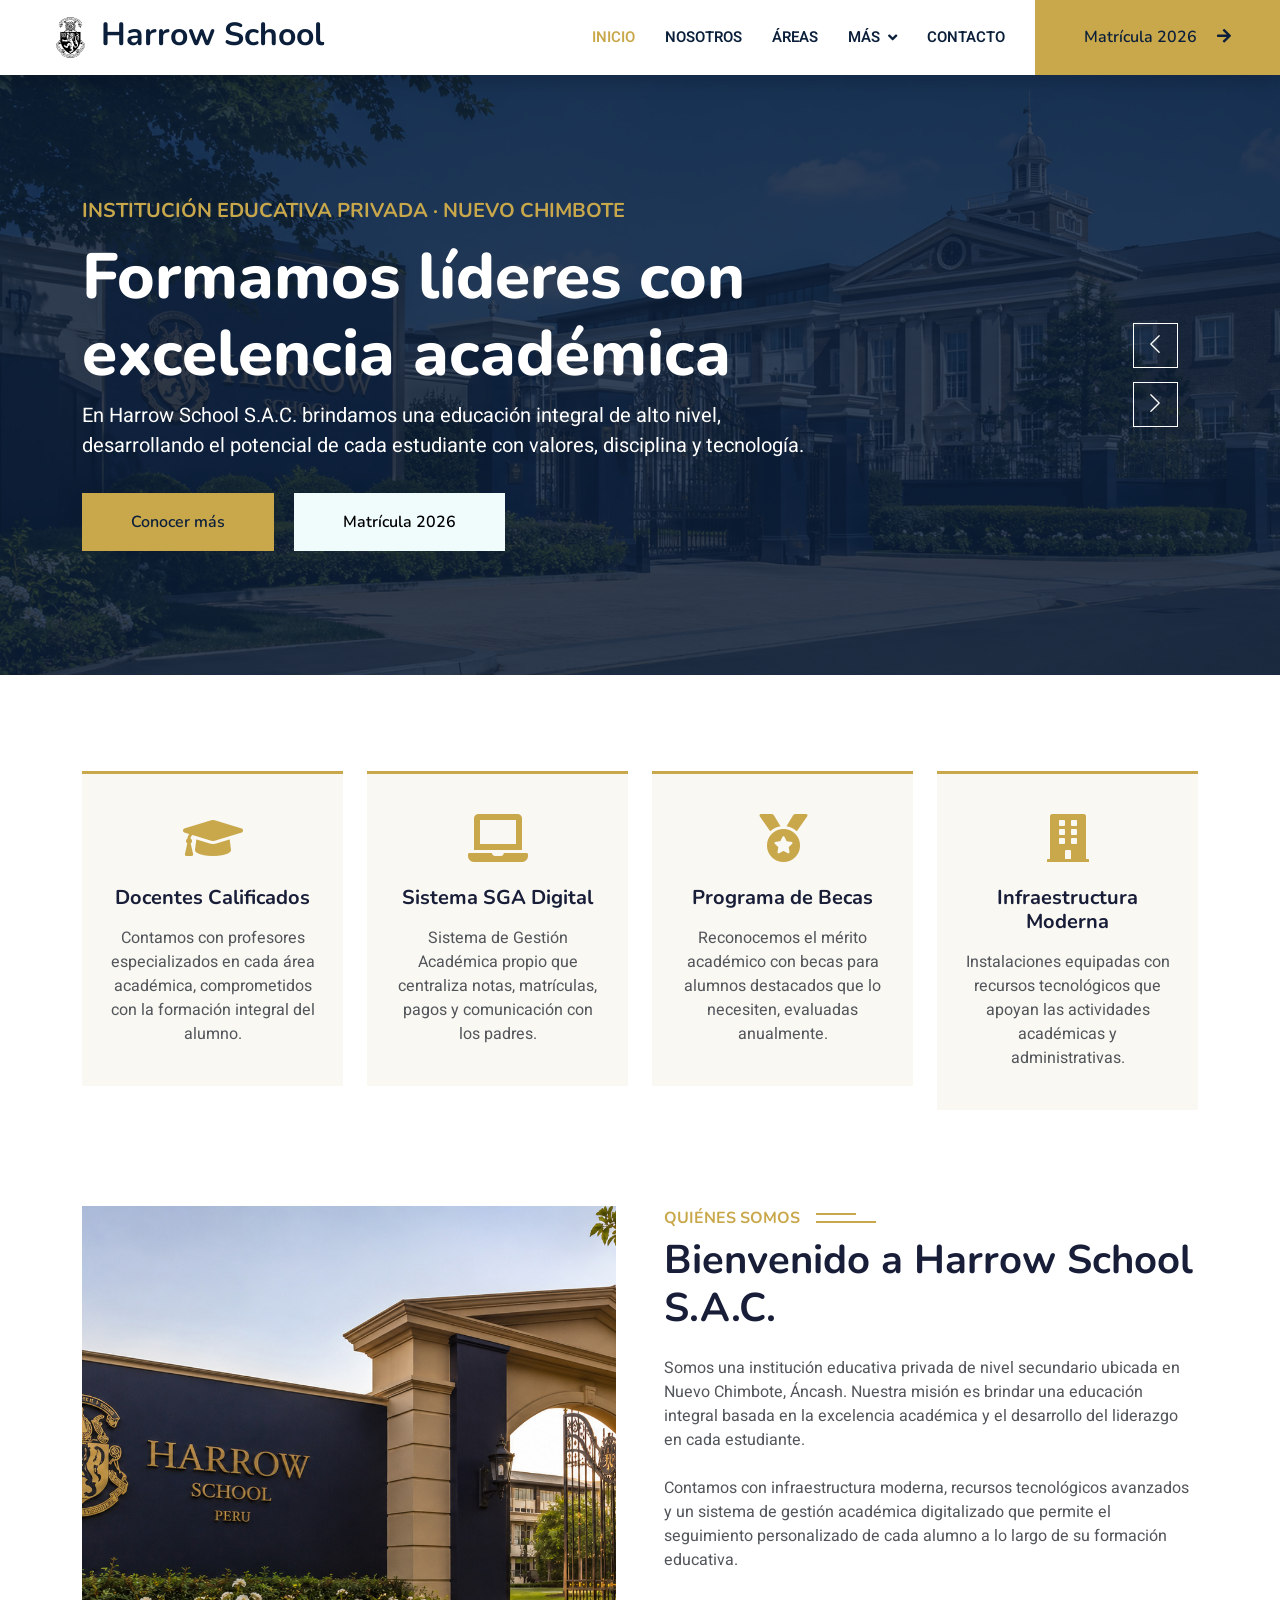
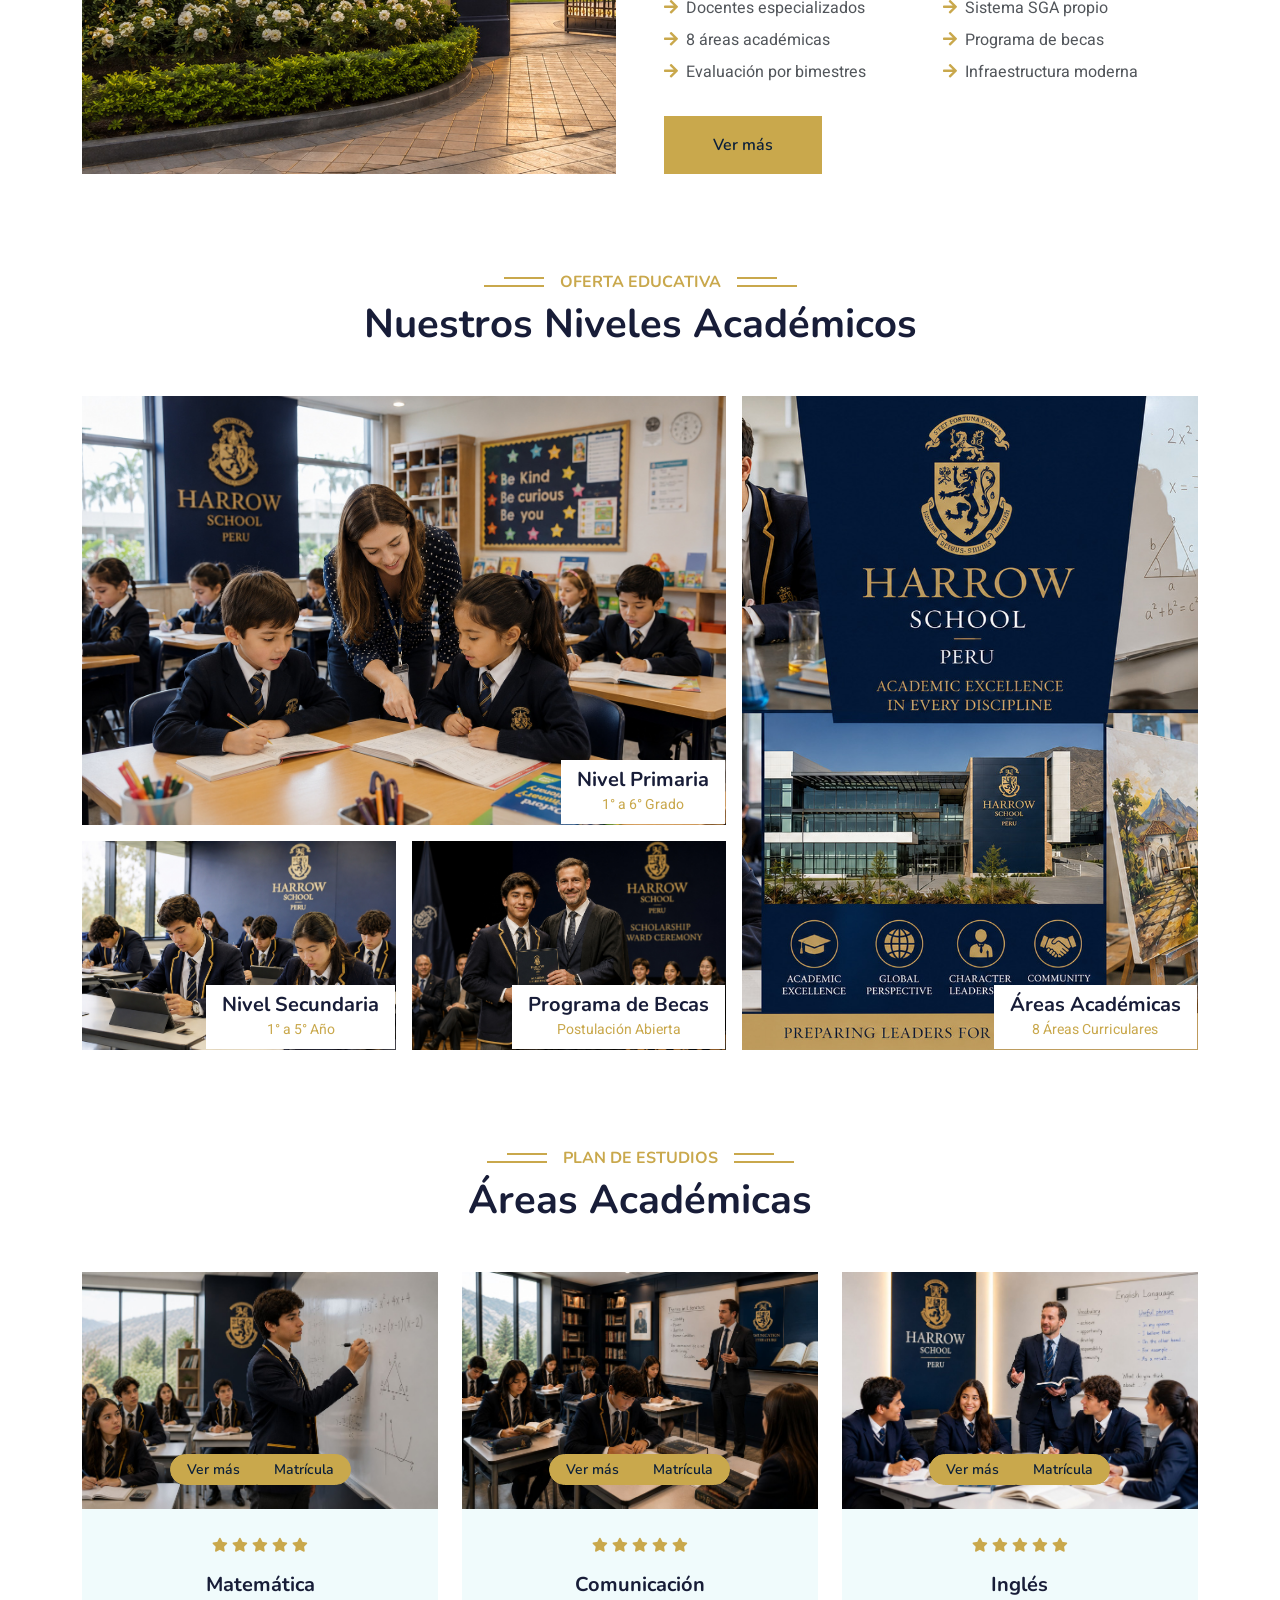
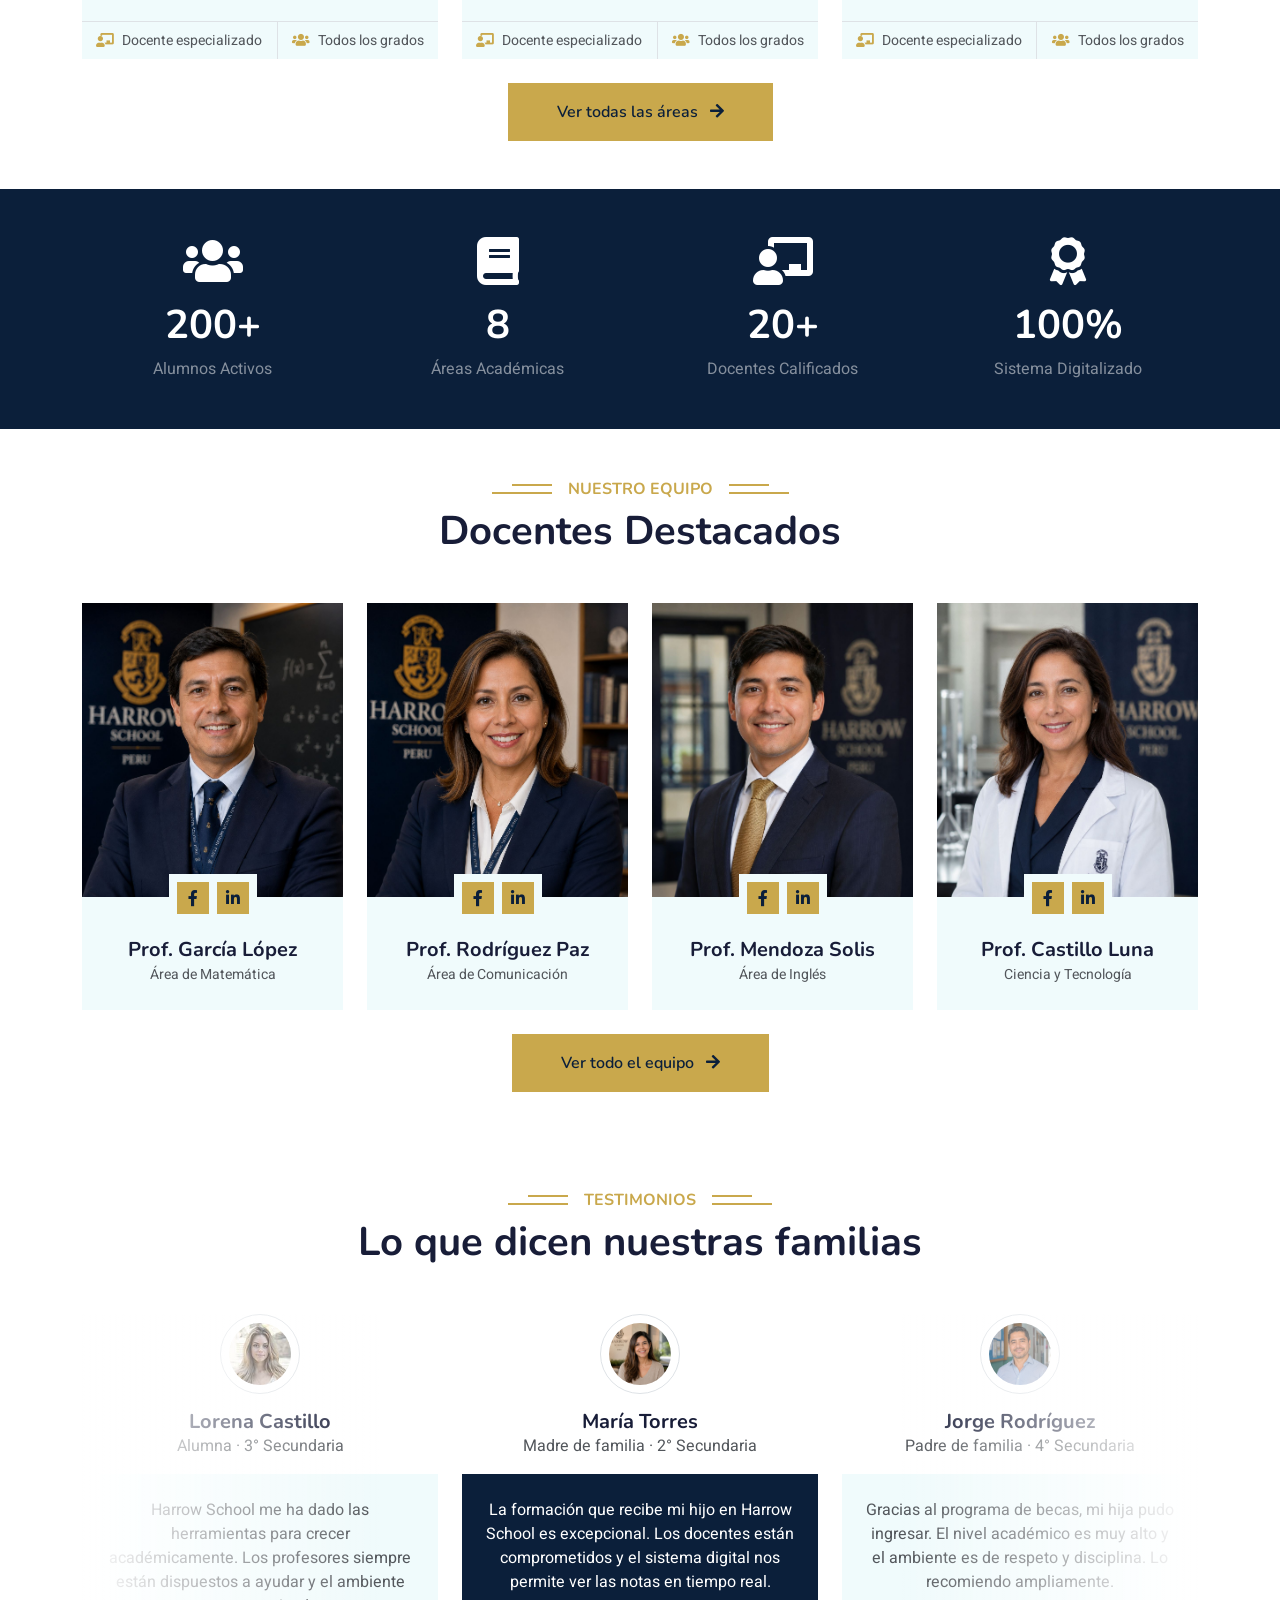
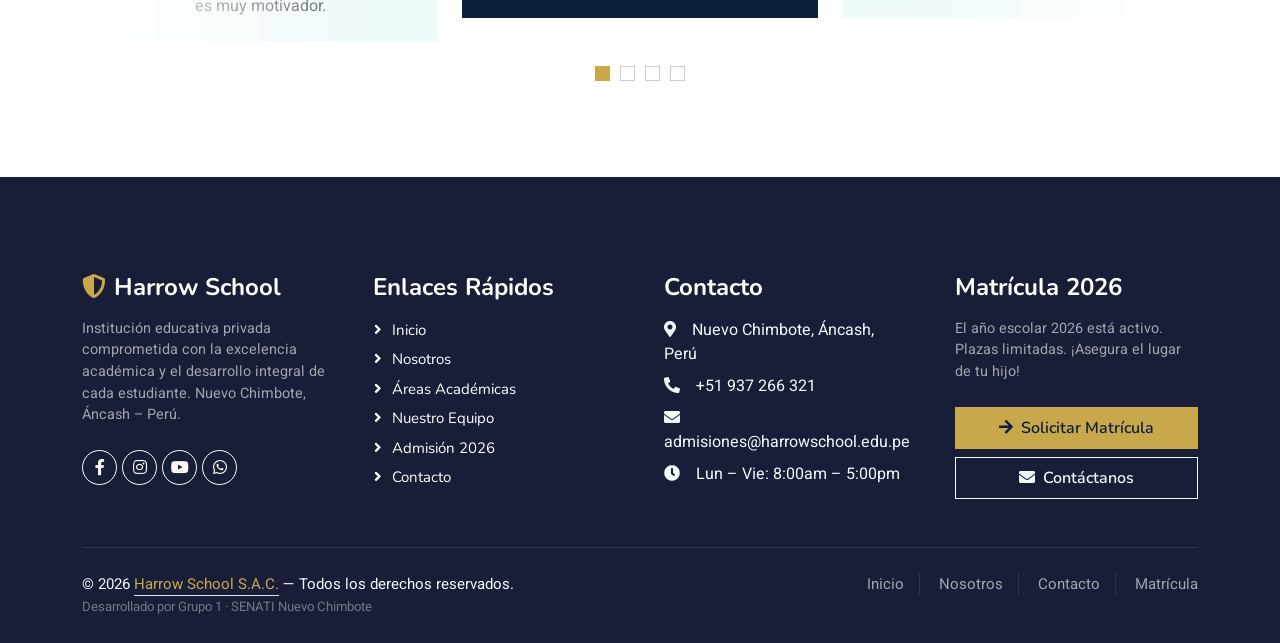
==== index.html @ 8b03305c "primer commit" ====
<!DOCTYPE html>
<html lang="es">

<head>
    <meta charset="utf-8">
    <title>Harrow School S.A.C. — Excelencia Académica</title>
    <meta content="width=device-width, initial-scale=1.0" name="viewport">
    <meta content="colegio privado, Harrow School, Nuevo Chimbote, educación, matrícula 2026" name="keywords">
    <meta content="Harrow School S.A.C. — Institución educativa privada de excelencia en Nuevo Chimbote, Áncash." name="description">

    <!-- Favicon -->
    <link href="img/favicon.ico" rel="icon">

    <!-- Google Fonts -->
    <link rel="preconnect" href="https://fonts.googleapis.com">
    <link rel="preconnect" href="https://fonts.gstatic.com" crossorigin>
    <link href="https://fonts.googleapis.com/css2?family=Heebo:wght@400;500;600&family=Nunito:wght@600;700;800&display=swap" rel="stylesheet">

    <!-- Icon Font -->
    <link href="https://cdnjs.cloudflare.com/ajax/libs/font-awesome/5.10.0/css/all.min.css" rel="stylesheet">
    <link href="https://cdn.jsdelivr.net/npm/bootstrap-icons@1.4.1/font/bootstrap-icons.css" rel="stylesheet">

    <!-- Libraries -->
    <link href="lib/animate/animate.min.css" rel="stylesheet">
    <link href="lib/owlcarousel/assets/owl.carousel.min.css" rel="stylesheet">

    <!-- Bootstrap -->
    <link href="css/bootstrap.min.css" rel="stylesheet">

    <!-- Estilos personalizados Harrow -->
    <link href="css/style.css" rel="stylesheet">
</head>

<body>

    <!-- ══ Spinner ══ -->
    <div id="spinner" class="show bg-white position-fixed translate-middle w-100 vh-100 top-50 start-50 d-flex align-items-center justify-content-center">
        <div class="spinner-border text-primary" style="width: 3rem; height: 3rem;" role="status">
            <span class="sr-only">Cargando...</span>
        </div>
    </div>


    <!-- ══ Navbar ══ -->
    <nav class="navbar navbar-expand-lg bg-white navbar-light shadow sticky-top p-0">
        <a href="index.html" class="navbar-brand d-flex align-items-center px-4 px-lg-5">
            <h2 class="m-0 text-primary">
                <img src="img/logo.png" alt="Harrow School" height="45" class="me-2">Harrow School
            </h2>
        </a>
        <button type="button" class="navbar-toggler me-4" data-bs-toggle="collapse" data-bs-target="#navbarCollapse">
            <span class="navbar-toggler-icon"></span>
        </button>
        <div class="collapse navbar-collapse" id="navbarCollapse">
            <div class="navbar-nav ms-auto p-4 p-lg-0">
                <a href="index.html" class="nav-item nav-link active">Inicio</a>
                <a href="about.html" class="nav-item nav-link">Nosotros</a>
                <a href="cursos.html" class="nav-item nav-link">Áreas</a>
                <div class="nav-item dropdown">
                    <a href="#" class="nav-link dropdown-toggle" data-bs-toggle="dropdown">Más</a>
                    <div class="dropdown-menu fade-down m-0">
                        <a href="equipo.html" class="dropdown-item">Nuestro Equipo</a>
                        <a href="admision.html" class="dropdown-item">Admisión</a>
                        <a href="testimonial.html" class="dropdown-item">Testimonios</a>
                    </div>
                </div>
                <a href="contact.html" class="nav-item nav-link">Contacto</a>
            </div>
            <a href="admision.html" class="btn btn-primary py-4 px-lg-5 d-none d-lg-block">
                Matrícula 2026 <i class="fa fa-arrow-right ms-3"></i>
            </a>
        </div>
    </nav>


    <!-- ══ Carousel Hero ══ -->
    <div class="container-fluid p-0 mb-5">
        <div class="owl-carousel header-carousel position-relative" style="overflow:hidden;">

            <!-- Slide 1 -->
            <div class="owl-carousel-item position-relative" style="height:600px;">
                    <img src="img/carousel-1.jpg" alt="Harrow School campus" style="width:100%;height:600px;object-fit:cover;">
                <div class="position-absolute top-0 start-0 w-100 h-100 d-flex align-items-center"
                    style="background: rgba(11, 31, 58, .82);">
                    <div class="container">
                        <div class="row justify-content-start">
                            <div class="col-sm-10 col-lg-8">
                                <h5 class="text-primary text-uppercase mb-3 animated slideInDown">
                                    Institución Educativa Privada · Nuevo Chimbote
                                </h5>
                                <h1 class="display-3 text-white animated slideInDown">
                                    Formamos líderes con excelencia académica
                                </h1>
                                <p class="fs-5 text-white mb-4 pb-2">
                                    En Harrow School S.A.C. brindamos una educación integral de alto nivel, 
                                    desarrollando el potencial de cada estudiante con valores, disciplina y tecnología.
                                </p>
                                <a href="about.html" class="btn btn-primary py-md-3 px-md-5 me-3 animated slideInLeft">
                                    Conocer más
                                </a>
                                <a href="admision.html" class="btn btn-light py-md-3 px-md-5 animated slideInRight">
                                    Matrícula 2026
                                </a>
                            </div>
                        </div>
                    </div>
                </div>
            </div>

            <!-- Slide 2 -->
            <div class="owl-carousel-item position-relative" style="height:600px;">
                <img src="img/carousel-2.jpg" alt="Alumnos Harrow School" style="width:100%;height:600px;object-fit:cover;">
                <div class="position-absolute top-0 start-0 w-100 h-100 d-flex align-items-center"
                    style="background: rgba(11, 31, 58, .82);">
                    <div class="container">
                        <div class="row justify-content-start">
                            <div class="col-sm-10 col-lg-8">
                                <h5 class="text-primary text-uppercase mb-3 animated slideInDown">
                                    Sistema de Gestión Académica · SGA
                                </h5>
                                <h1 class="display-3 text-white animated slideInDown">
                                    Educación moderna con tecnología de vanguardia
                                </h1>
                                <p class="fs-5 text-white mb-4 pb-2">
                                    Contamos con un Sistema de Gestión Académica digitalizado que permite 
                                    seguir el progreso de cada alumno en tiempo real.
                                </p>
                                <a href="cursos.html" class="btn btn-primary py-md-3 px-md-5 me-3 animated slideInLeft">
                                    Ver áreas
                                </a>
                                <a href="admision.html" class="btn btn-light py-md-3 px-md-5 animated slideInRight">
                                    Solicitar info
                                </a>
                            </div>
                        </div>
                    </div>
                </div>
            </div>

        </div>
    </div>


    <!-- ══ Servicios / Por qué Harrow ══ -->
    <div class="container-xxl py-5">
        <div class="container">
            <div class="row g-4">
                <div class="col-lg-3 col-sm-6 wow fadeInUp" data-wow-delay="0.1s">
                    <div class="service-item text-center pt-3">
                        <div class="p-4">
                            <i class="fa fa-3x fa-graduation-cap text-primary mb-4"></i>
                            <h5 class="mb-3">Docentes Calificados</h5>
                            <p>Contamos con profesores especializados en cada área académica, comprometidos con la formación integral del alumno.</p>
                        </div>
                    </div>
                </div>
                <div class="col-lg-3 col-sm-6 wow fadeInUp" data-wow-delay="0.3s">
                    <div class="service-item text-center pt-3">
                        <div class="p-4">
                            <i class="fa fa-3x fa-laptop text-primary mb-4"></i>
                            <h5 class="mb-3">Sistema SGA Digital</h5>
                            <p>Sistema de Gestión Académica propio que centraliza notas, matrículas, pagos y comunicación con los padres.</p>
                        </div>
                    </div>
                </div>
                <div class="col-lg-3 col-sm-6 wow fadeInUp" data-wow-delay="0.5s">
                    <div class="service-item text-center pt-3">
                        <div class="p-4">
                            <i class="fa fa-3x fa-medal text-primary mb-4"></i>
                            <h5 class="mb-3">Programa de Becas</h5>
                            <p>Reconocemos el mérito académico con becas para alumnos destacados que lo necesiten, evaluadas anualmente.</p>
                        </div>
                    </div>
                </div>
                <div class="col-lg-3 col-sm-6 wow fadeInUp" data-wow-delay="0.7s">
                    <div class="service-item text-center pt-3">
                        <div class="p-4">
                            <i class="fa fa-3x fa-building text-primary mb-4"></i>
                            <h5 class="mb-3">Infraestructura Moderna</h5>
                            <p>Instalaciones equipadas con recursos tecnológicos que apoyan las actividades académicas y administrativas.</p>
                        </div>
                    </div>
                </div>
            </div>
        </div>
    </div>


    <!-- ══ About / Nosotros ══ -->
    <div class="container-xxl py-5">
        <div class="container">
            <div class="row g-5">
                <div class="col-lg-6 wow fadeInUp" data-wow-delay="0.1s" style="min-height: 400px;">
                    <div class="position-relative h-100">
                        <img class="img-fluid position-absolute w-100 h-100" src="img/about.jpg"
                            alt="Harrow School institución" style="object-fit: cover;">
                    </div>
                </div>
                <div class="col-lg-6 wow fadeInUp" data-wow-delay="0.3s">
                    <h6 class="section-title bg-white text-start text-primary pe-3">Quiénes Somos</h6>
                    <h1 class="mb-4">Bienvenido a Harrow School S.A.C.</h1>
                    <p class="mb-4">
                        Somos una institución educativa privada de nivel secundario ubicada en Nuevo Chimbote, 
                        Áncash. Nuestra misión es brindar una educación integral basada en la excelencia 
                        académica y el desarrollo del liderazgo en cada estudiante.
                    </p>
                    <p class="mb-4">
                        Contamos con infraestructura moderna, recursos tecnológicos avanzados y un sistema 
                        de gestión académica digitalizado que permite el seguimiento personalizado de cada 
                        alumno a lo largo de su formación educativa.
                    </p>
                    <div class="row gy-2 gx-4 mb-4">
                        <div class="col-sm-6">
                            <p class="mb-0"><i class="fa fa-arrow-right text-primary me-2"></i>Docentes especializados</p>
                        </div>
                        <div class="col-sm-6">
                            <p class="mb-0"><i class="fa fa-arrow-right text-primary me-2"></i>Sistema SGA propio</p>
                        </div>
                        <div class="col-sm-6">
                            <p class="mb-0"><i class="fa fa-arrow-right text-primary me-2"></i>8 áreas académicas</p>
                        </div>
                        <div class="col-sm-6">
                            <p class="mb-0"><i class="fa fa-arrow-right text-primary me-2"></i>Programa de becas</p>
                        </div>
                        <div class="col-sm-6">
                            <p class="mb-0"><i class="fa fa-arrow-right text-primary me-2"></i>Evaluación por bimestres</p>
                        </div>
                        <div class="col-sm-6">
                            <p class="mb-0"><i class="fa fa-arrow-right text-primary me-2"></i>Infraestructura moderna</p>
                        </div>
                    </div>
                    <a class="btn btn-primary py-3 px-5 mt-2" href="about.html">Ver más</a>
                </div>
            </div>
        </div>
    </div>


    <!-- ══ Niveles Educativos (reemplaza "Categories") ══ -->
    <div class="container-xxl py-5 category">
        <div class="container">
            <div class="text-center wow fadeInUp" data-wow-delay="0.1s">
                <h6 class="section-title bg-white text-center text-primary px-3">Oferta Educativa</h6>
                <h1 class="mb-5">Nuestros Niveles Académicos</h1>
            </div>
            <div class="row g-3">
                <div class="col-lg-7 col-md-6">
                    <div class="row g-3">
                        <div class="col-lg-12 col-md-12 wow zoomIn" data-wow-delay="0.1s">
                            <a class="position-relative d-block overflow-hidden" href="admision.html">
                                <img class="img-fluid" src="img/cat-1.jpg" alt="Nivel Primaria">
                                <div class="bg-white text-center position-absolute bottom-0 end-0 py-2 px-3" style="margin: 1px;">
                                    <h5 class="m-0">Nivel Primaria</h5>
                                    <small class="text-primary">1° a 6° Grado</small>
                                </div>
                            </a>
                        </div>
                        <div class="col-lg-6 col-md-12 wow zoomIn" data-wow-delay="0.3s">
                            <a class="position-relative d-block overflow-hidden" href="admision.html">
                                <img class="img-fluid" src="img/cat-2.jpg" alt="Nivel Secundaria">
                                <div class="bg-white text-center position-absolute bottom-0 end-0 py-2 px-3" style="margin: 1px;">
                                    <h5 class="m-0">Nivel Secundaria</h5>
                                    <small class="text-primary">1° a 5° Año</small>
                                </div>
                            </a>
                        </div>
                        <div class="col-lg-6 col-md-12 wow zoomIn" data-wow-delay="0.5s">
                            <a class="position-relative d-block overflow-hidden" href="admision.html">
                                <img class="img-fluid" src="img/cat-3.jpg" alt="Programa de Becas">
                                <div class="bg-white text-center position-absolute bottom-0 end-0 py-2 px-3" style="margin: 1px;">
                                    <h5 class="m-0">Programa de Becas</h5>
                                    <small class="text-primary">Postulación Abierta</small>
                                </div>
                            </a>
                        </div>
                    </div>
                </div>
                <div class="col-lg-5 col-md-6 wow zoomIn" data-wow-delay="0.7s" style="min-height: 350px;">
                    <a class="position-relative d-block h-100 overflow-hidden" href="cursos.html">
                        <img class="img-fluid position-absolute w-100 h-100" src="img/cat-4.jpg"
                            alt="Áreas Académicas" style="object-fit: cover;">
                        <div class="bg-white text-center position-absolute bottom-0 end-0 py-2 px-3" style="margin: 1px;">
                            <h5 class="m-0">Áreas Académicas</h5>
                            <small class="text-primary">8 Áreas Curriculares</small>
                        </div>
                    </a>
                </div>
            </div>
        </div>
    </div>


    <!-- ══ Áreas Académicas (reemplaza "Courses") ══ -->
    <div class="container-xxl py-5">
        <div class="container">
            <div class="text-center wow fadeInUp" data-wow-delay="0.1s">
                <h6 class="section-title bg-white text-center text-primary px-3">Plan de Estudios</h6>
                <h1 class="mb-5">Áreas Académicas</h1>
            </div>
            <div class="row g-4 justify-content-center">

                <!-- Área 1 -->
                <div class="col-lg-4 col-md-6 wow fadeInUp" data-wow-delay="0.1s">
                    <div class="course-item bg-light">
                        <div class="position-relative overflow-hidden">
                            <img class="img-fluid" src="img/course-matematica.jpg" alt="Matemática">
                            <div class="w-100 d-flex justify-content-center position-absolute bottom-0 start-0 mb-4">
                                <a href="cursos.html" class="flex-shrink-0 btn btn-sm btn-primary px-3 border-end"
                                    style="border-radius: 30px 0 0 30px;">Ver más</a>
                                <a href="admision.html" class="flex-shrink-0 btn btn-sm btn-primary px-3"
                                    style="border-radius: 0 30px 30px 0;">Matrícula</a>
                            </div>
                        </div>
                        <div class="text-center p-4 pb-0">
                            <div class="mb-3">
                                <small class="fa fa-star text-primary"></small>
                                <small class="fa fa-star text-primary"></small>
                                <small class="fa fa-star text-primary"></small>
                                <small class="fa fa-star text-primary"></small>
                                <small class="fa fa-star text-primary"></small>
                            </div>
                            <h5 class="mb-4">Matemática</h5>
                        </div>
                        <div class="d-flex border-top">
                            <small class="flex-fill text-center border-end py-2">
                                <i class="fa fa-chalkboard-teacher text-primary me-2"></i>Docente especializado
                            </small>
                            <small class="flex-fill text-center py-2">
                                <i class="fa fa-users text-primary me-2"></i>Todos los grados
                            </small>
                        </div>
                    </div>
                </div>

                <!-- Área 2 -->
                <div class="col-lg-4 col-md-6 wow fadeInUp" data-wow-delay="0.3s">
                    <div class="course-item bg-light">
                        <div class="position-relative overflow-hidden">
                            <img class="img-fluid" src="img/course-comunicacion.jpg" alt="Comunicación">
                            <div class="w-100 d-flex justify-content-center position-absolute bottom-0 start-0 mb-4">
                                <a href="cursos.html" class="flex-shrink-0 btn btn-sm btn-primary px-3 border-end"
                                    style="border-radius: 30px 0 0 30px;">Ver más</a>
                                <a href="admision.html" class="flex-shrink-0 btn btn-sm btn-primary px-3"
                                    style="border-radius: 0 30px 30px 0;">Matrícula</a>
                            </div>
                        </div>
                        <div class="text-center p-4 pb-0">
                            <div class="mb-3">
                                <small class="fa fa-star text-primary"></small>
                                <small class="fa fa-star text-primary"></small>
                                <small class="fa fa-star text-primary"></small>
                                <small class="fa fa-star text-primary"></small>
                                <small class="fa fa-star text-primary"></small>
                            </div>
                            <h5 class="mb-4">Comunicación</h5>
                        </div>
                        <div class="d-flex border-top">
                            <small class="flex-fill text-center border-end py-2">
                                <i class="fa fa-chalkboard-teacher text-primary me-2"></i>Docente especializado
                            </small>
                            <small class="flex-fill text-center py-2">
                                <i class="fa fa-users text-primary me-2"></i>Todos los grados
                            </small>
                        </div>
                    </div>
                </div>

                <!-- Área 3 -->
                <div class="col-lg-4 col-md-6 wow fadeInUp" data-wow-delay="0.5s">
                    <div class="course-item bg-light">
                        <div class="position-relative overflow-hidden">
                            <img class="img-fluid" src="img/course-ingles.jpg" alt="Inglés">
                            <div class="w-100 d-flex justify-content-center position-absolute bottom-0 start-0 mb-4">
                                <a href="cursos.html" class="flex-shrink-0 btn btn-sm btn-primary px-3 border-end"
                                    style="border-radius: 30px 0 0 30px;">Ver más</a>
                                <a href="admision.html" class="flex-shrink-0 btn btn-sm btn-primary px-3"
                                    style="border-radius: 0 30px 30px 0;">Matrícula</a>
                            </div>
                        </div>
                        <div class="text-center p-4 pb-0">
                            <div class="mb-3">
                                <small class="fa fa-star text-primary"></small>
                                <small class="fa fa-star text-primary"></small>
                                <small class="fa fa-star text-primary"></small>
                                <small class="fa fa-star text-primary"></small>
                                <small class="fa fa-star text-primary"></small>
                            </div>
                            <h5 class="mb-4">Inglés</h5>
                        </div>
                        <div class="d-flex border-top">
                            <small class="flex-fill text-center border-end py-2">
                                <i class="fa fa-chalkboard-teacher text-primary me-2"></i>Docente especializado
                            </small>
                            <small class="flex-fill text-center py-2">
                                <i class="fa fa-users text-primary me-2"></i>Todos los grados
                            </small>
                        </div>
                    </div>
                </div>

            </div>
            <!-- Botón ver todas las áreas -->
            <div class="text-center mt-4 wow fadeInUp" data-wow-delay="0.1s">
                <a href="cursos.html" class="btn btn-primary py-3 px-5">
                    Ver todas las áreas <i class="fa fa-arrow-right ms-2"></i>
                </a>
            </div>
        </div>
    </div>


    <!-- ══ Contadores / Estadísticas ══ -->
    <div class="container-xxl py-5 bg-primary text-white wow fadeIn" data-wow-delay="0.1s">
        <div class="container">
            <div class="row g-4 text-center">
                <div class="col-lg-3 col-sm-6">
                    <i class="fa fa-3x fa-users mb-3"></i>
                    <h1 class="text-white fw-bold">200+</h1>
                    <p class="text-white-50 mb-0">Alumnos Activos</p>
                </div>
                <div class="col-lg-3 col-sm-6">
                    <i class="fa fa-3x fa-book mb-3"></i>
                    <h1 class="text-white fw-bold">8</h1>
                    <p class="text-white-50 mb-0">Áreas Académicas</p>
                </div>
                <div class="col-lg-3 col-sm-6">
                    <i class="fa fa-3x fa-chalkboard-teacher mb-3"></i>
                    <h1 class="text-white fw-bold">20+</h1>
                    <p class="text-white-50 mb-0">Docentes Calificados</p>
                </div>
                <div class="col-lg-3 col-sm-6">
                    <i class="fa fa-3x fa-award mb-3"></i>
                    <h1 class="text-white fw-bold">100%</h1>
                    <p class="text-white-50 mb-0">Sistema Digitalizado</p>
                </div>
            </div>
        </div>
    </div>


    <!-- ══ Equipo Docente ══ -->
    <div class="container-xxl py-5">
        <div class="container">
            <div class="text-center wow fadeInUp" data-wow-delay="0.1s">
                <h6 class="section-title bg-white text-center text-primary px-3">Nuestro Equipo</h6>
                <h1 class="mb-5">Docentes Destacados</h1>
            </div>
            <div class="row g-4">
                <div class="col-lg-3 col-md-6 wow fadeInUp" data-wow-delay="0.1s">
                    <div class="team-item bg-light">
                        <div class="overflow-hidden">
                            <img class="img-fluid" src="img/team-1.jpg" alt="Docente">
                        </div>
                        <div class="position-relative d-flex justify-content-center" style="margin-top: -23px;">
                            <div class="bg-light d-flex justify-content-center pt-2 px-1">
                                <a class="btn btn-sm-square btn-primary mx-1" href=""><i class="fab fa-facebook-f"></i></a>
                                <a class="btn btn-sm-square btn-primary mx-1" href=""><i class="fab fa-linkedin-in"></i></a>
                            </div>
                        </div>
                        <div class="text-center p-4">
                            <h5 class="mb-0">Prof. García López</h5>
                            <small>Área de Matemática</small>
                        </div>
                    </div>
                </div>
                <div class="col-lg-3 col-md-6 wow fadeInUp" data-wow-delay="0.3s">
                    <div class="team-item bg-light">
                        <div class="overflow-hidden">
                            <img class="img-fluid" src="img/team-2.jpg" alt="Docente">
                        </div>
                        <div class="position-relative d-flex justify-content-center" style="margin-top: -23px;">
                            <div class="bg-light d-flex justify-content-center pt-2 px-1">
                                <a class="btn btn-sm-square btn-primary mx-1" href=""><i class="fab fa-facebook-f"></i></a>
                                <a class="btn btn-sm-square btn-primary mx-1" href=""><i class="fab fa-linkedin-in"></i></a>
                            </div>
                        </div>
                        <div class="text-center p-4">
                            <h5 class="mb-0">Prof. Rodríguez Paz</h5>
                            <small>Área de Comunicación</small>
                        </div>
                    </div>
                </div>
                <div class="col-lg-3 col-md-6 wow fadeInUp" data-wow-delay="0.5s">
                    <div class="team-item bg-light">
                        <div class="overflow-hidden">
                            <img class="img-fluid" src="img/team-3.jpg" alt="Docente">
                        </div>
                        <div class="position-relative d-flex justify-content-center" style="margin-top: -23px;">
                            <div class="bg-light d-flex justify-content-center pt-2 px-1">
                                <a class="btn btn-sm-square btn-primary mx-1" href=""><i class="fab fa-facebook-f"></i></a>
                                <a class="btn btn-sm-square btn-primary mx-1" href=""><i class="fab fa-linkedin-in"></i></a>
                            </div>
                        </div>
                        <div class="text-center p-4">
                            <h5 class="mb-0">Prof. Mendoza Solis</h5>
                            <small>Área de Inglés</small>
                        </div>
                    </div>
                </div>
                <div class="col-lg-3 col-md-6 wow fadeInUp" data-wow-delay="0.7s">
                    <div class="team-item bg-light">
                        <div class="overflow-hidden">
                            <img class="img-fluid" src="img/team-4.jpg" alt="Docente">
                        </div>
                        <div class="position-relative d-flex justify-content-center" style="margin-top: -23px;">
                            <div class="bg-light d-flex justify-content-center pt-2 px-1">
                                <a class="btn btn-sm-square btn-primary mx-1" href=""><i class="fab fa-facebook-f"></i></a>
                                <a class="btn btn-sm-square btn-primary mx-1" href=""><i class="fab fa-linkedin-in"></i></a>
                            </div>
                        </div>
                        <div class="text-center p-4">
                            <h5 class="mb-0">Prof. Castillo Luna</h5>
                            <small>Ciencia y Tecnología</small>
                        </div>
                    </div>
                </div>
            </div>
            <div class="text-center mt-4 wow fadeInUp" data-wow-delay="0.1s">
                <a href="equipo.html" class="btn btn-primary py-3 px-5">
                    Ver todo el equipo <i class="fa fa-arrow-right ms-2"></i>
                </a>
            </div>
        </div>
    </div>


    <!-- ══ Testimonios ══ -->
    <div class="container-xxl py-5 wow fadeInUp" data-wow-delay="0.1s">
        <div class="container">
            <div class="text-center">
                <h6 class="section-title bg-white text-center text-primary px-3">Testimonios</h6>
                <h1 class="mb-5">Lo que dicen nuestras familias</h1>
            </div>
            <div class="owl-carousel testimonial-carousel position-relative">

                <div class="testimonial-item text-center">
                    <img class="border rounded-circle p-2 mx-auto mb-3" src="img/testimonial-1.jpg"
                        style="width: 80px; height: 80px;" alt="Padre de familia">
                    <h5 class="mb-0">María Torres</h5>
                    <p>Madre de familia · 2° Secundaria</p>
                    <div class="testimonial-text bg-light text-center p-4">
                        <p class="mb-0">La formación que recibe mi hijo en Harrow School es excepcional. Los docentes están comprometidos y el sistema digital nos permite ver las notas en tiempo real.</p>
                    </div>
                </div>

                <div class="testimonial-item text-center">
                    <img class="border rounded-circle p-2 mx-auto mb-3" src="img/testimonial-2.jpg"
                        style="width: 80px; height: 80px;" alt="Padre de familia">
                    <h5 class="mb-0">Jorge Rodríguez</h5>
                    <p>Padre de familia · 4° Secundaria</p>
                    <div class="testimonial-text bg-light text-center p-4">
                        <p class="mb-0">Gracias al programa de becas, mi hija pudo ingresar. El nivel académico es muy alto y el ambiente es de respeto y disciplina. Lo recomiendo ampliamente.</p>
                    </div>
                </div>

                <div class="testimonial-item text-center">
                    <img class="border rounded-circle p-2 mx-auto mb-3" src="img/testimonial-3.jpg"
                        style="width: 80px; height: 80px;" alt="Madre de familia">
                    <h5 class="mb-0">Luis García</h5>
                    <p>Alumno · 4° Secundaria</p>
                    <div class="testimonial-text bg-light text-center p-4">
                        <p class="mb-0">Lo que más valoro es la digitalización completa. Puedo consultar calificaciones, pagos y comunicarme con los docentes desde mi celular fácilmente.</p>
                    </div>
                </div>

                <div class="testimonial-item text-center">
                    <img class="border rounded-circle p-2 mx-auto mb-3" src="img/testimonial-4.jpg"
                        style="width: 80px; height: 80px;" alt="Alumno">
                    <h5 class="mb-0">Lorena Castillo</h5>
                    <p>Alumna · 3° Secundaria</p>
                    <div class="testimonial-text bg-light text-center p-4">
                        <p class="mb-0">Harrow School me ha dado las herramientas para crecer académicamente. Los profesores siempre están dispuestos a ayudar y el ambiente es muy motivador.</p>
                    </div>
                </div>

            </div>
        </div>
    </div>


    <!-- ══ Footer ══ -->
    <div class="container-fluid bg-dark text-light footer pt-5 mt-5 wow fadeIn" data-wow-delay="0.1s">
        <div class="container py-5">
            <div class="row g-5">

                <div class="col-lg-3 col-md-6">
                    <h4 class="text-white mb-3">
                        <i class="fa fa-shield-alt text-primary me-2"></i>Harrow School
                    </h4>
                    <p class="mb-3" style="color: rgba(255,255,255,0.6); font-size: 0.9rem;">
                        Institución educativa privada comprometida con la excelencia académica y el desarrollo integral de cada estudiante. Nuevo Chimbote, Áncash – Perú.
                    </p>
                    <div class="d-flex pt-2">
                        <a class="btn btn-outline-light btn-social" href="https://www.facebook.com/harrowbangkok/" target="_blank"><i class="fab fa-facebook-f"></i></a>
                        <a class="btn btn-outline-light btn-social" href="https://www.instagram.com/harrow.school/" target="_blank"><i class="fab fa-instagram"></i></a>
                        <a class="btn btn-outline-light btn-social" href="https://www.youtube.com/@aislharrowschools" target="_blank"><i class="fab fa-youtube"></i></a>
                        <a class="btn btn-outline-light btn-social" href="https://wa.me/51937266321" target="_blank"><i class="fab fa-whatsapp"></i></a>
                    </div>
                </div>

                <div class="col-lg-3 col-md-6">
                    <h4 class="text-white mb-3">Enlaces Rápidos</h4>
                    <a class="btn btn-link" href="index.html">Inicio</a>
                    <a class="btn btn-link" href="about.html">Nosotros</a>
                    <a class="btn btn-link" href="cursos.html">Áreas Académicas</a>
                    <a class="btn btn-link" href="equipo.html">Nuestro Equipo</a>
                    <a class="btn btn-link" href="admision.html">Admisión 2026</a>
                    <a class="btn btn-link" href="contact.html">Contacto</a>
                </div>

                <div class="col-lg-3 col-md-6">
                    <h4 class="text-white mb-3">Contacto</h4>
                    <p class="mb-2"><i class="fa fa-map-marker-alt me-3"></i>Nuevo Chimbote, Áncash, Perú</p>
                    <p class="mb-2"><i class="fa fa-phone-alt me-3"></i>+51 937 266 321</p>
                    <p class="mb-2"><i class="fa fa-envelope me-3"></i>admisiones@harrowschool.edu.pe</p>
                    <p class="mb-2"><i class="fa fa-clock me-3"></i>Lun – Vie: 8:00am – 5:00pm</p>
                </div>

                <div class="col-lg-3 col-md-6">
                    <h4 class="text-white mb-3">Matrícula 2026</h4>
                    <p style="color: rgba(255,255,255,0.6); font-size: 0.9rem;">
                        El año escolar 2026 está activo. Plazas limitadas. ¡Asegura el lugar de tu hijo!
                    </p>
                    <a href="admision.html" class="btn btn-primary w-100 py-2 mt-2">
                        <i class="fa fa-arrow-right me-2"></i>Solicitar Matrícula
                    </a>
                    <a href="contact.html" class="btn btn-outline-light w-100 py-2 mt-2">
                        <i class="fa fa-envelope me-2"></i>Contáctanos
                    </a>
                </div>

            </div>
        </div>
        <div class="container">
            <div class="copyright">
                <div class="row">
                    <div class="col-md-6 text-center text-md-start mb-3 mb-md-0">
                        &copy; 2026 <a class="border-bottom" href="index.html">Harrow School S.A.C.</a> — Todos los derechos reservados.
                        <br><small style="color: rgba(255,255,255,0.4);">Desarrollado por Grupo 1 · SENATI Nuevo Chimbote</small>
                    </div>
                    <div class="col-md-6 text-center text-md-end">
                        <div class="footer-menu">
                            <a href="index.html">Inicio</a>
                            <a href="about.html">Nosotros</a>
                            <a href="contact.html">Contacto</a>
                            <a href="admision.html">Matrícula</a>
                        </div>
                    </div>
                </div>
            </div>
        </div>
    </div>


    <!-- Back to Top -->
    <a href="#" class="btn btn-lg btn-primary btn-lg-square back-to-top"><i class="bi bi-arrow-up"></i></a>


    <!-- JavaScript Libraries -->
    <script src="https://code.jquery.com/jquery-3.4.1.min.js"></script>
    <script src="https://cdn.jsdelivr.net/npm/bootstrap@5.0.0/dist/js/bootstrap.bundle.min.js"></script>
    <script src="lib/wow/wow.min.js"></script>
    <script src="lib/easing/easing.min.js"></script>
    <script src="lib/waypoints/waypoints.min.js"></script>
    <script src="lib/owlcarousel/owl.carousel.min.js"></script>

    <!-- JS principal -->
    <script src="js/main.js"></script>
</body>

</html>
---- css/style.css ----
/********** Harrow School S.A.C. — CSS Personalizado **********/

:root {
    --primary: #C9A84C;       /* Dorado Harrow */
    --secondary: #0B1F3A;     /* Azul marino */
    --light: #FAF8F3;         /* Crema claro */
    --dark: #0B1F3A;          /* Azul marino oscuro */
}

.fw-medium {
    font-weight: 600 !important;
}

.fw-semi-bold {
    font-weight: 700 !important;
}

.back-to-top {
    position: fixed;
    display: none;
    right: 45px;
    bottom: 45px;
    z-index: 99;
}


/*** Spinner ***/
#spinner {
    opacity: 0;
    visibility: hidden;
    transition: opacity .5s ease-out, visibility 0s linear .5s;
    z-index: 99999;
}

#spinner.show {
    transition: opacity .5s ease-out, visibility 0s linear 0s;
    visibility: visible;
    opacity: 1;
}


/*** Botones ***/
.btn {
    font-family: 'Nunito', sans-serif;
    font-weight: 600;
    transition: .5s;
}

.btn.btn-primary,
.btn.btn-secondary {
    color: #0B1F3A;  /* Texto oscuro sobre dorado */
}

.btn-primary {
    background-color: var(--primary) !important;
    border-color: var(--primary) !important;
    color: var(--dark) !important;
}

.btn-primary:hover {
    background-color: #b8933d !important;
    border-color: #b8933d !important;
}

.btn-square {
    width: 38px;
    height: 38px;
}

.btn-sm-square {
    width: 32px;
    height: 32px;
}

.btn-lg-square {
    width: 48px;
    height: 48px;
}

.btn-square,
.btn-sm-square,
.btn-lg-square {
    padding: 0;
    display: flex;
    align-items: center;
    justify-content: center;
    font-weight: normal;
    border-radius: 0px;
}


/*** Navbar ***/
.navbar .dropdown-toggle::after {
    border: none;
    content: "\f107";
    font-family: "Font Awesome 5 Free";
    font-weight: 900;
    vertical-align: middle;
    margin-left: 8px;
}

.navbar-light .navbar-nav .nav-link {
    margin-right: 30px;
    padding: 25px 0;
    color: var(--dark);
    font-size: 15px;
    text-transform: uppercase;
    outline: none;
    font-weight: 600;
}

.navbar-light .navbar-nav .nav-link:hover,
.navbar-light .navbar-nav .nav-link.active {
    color: var(--primary);
}

@media (max-width: 991.98px) {
    .navbar-light .navbar-nav .nav-link {
        margin-right: 0;
        padding: 10px 0;
    }

    .navbar-light .navbar-nav {
        border-top: 1px solid #EEEEEE;
    }
}

.navbar-light .navbar-brand,
.navbar-light a.btn {
    height: 75px;
}

.navbar-light.sticky-top {
    top: -100px;
    transition: .5s;
}

/* Colores de texto en navbar */
.navbar-brand h2 {
    color: var(--dark) !important;
}

.text-primary {
    color: var(--primary) !important;
}

.bg-primary {
    background-color: var(--secondary) !important; /* Sección estadísticas = azul marino */
}

@media (min-width: 992px) {
    .navbar .nav-item .dropdown-menu {
        display: block;
        margin-top: 0;
        opacity: 0;
        visibility: hidden;
        transition: .5s;
    }

    .navbar .dropdown-menu.fade-down {
        top: 100%;
        transform: rotateX(-75deg);
        transform-origin: 0% 0%;
    }

    .navbar .nav-item:hover .dropdown-menu {
        top: 100%;
        transform: rotateX(0deg);
        visibility: visible;
        transition: .5s;
        opacity: 1;
    }
}


/*** Header Carousel ***/
.header-carousel .owl-carousel-item {
    position: relative;
    height: 600px;
    min-height: 600px;
    max-height: 600px;
}

.header-carousel .owl-carousel-item img {
    position: absolute;
    width: 100%;
    height: 100%;
    object-fit: cover;
    object-position: center top;
}

@media (max-width: 768px) {
    .header-carousel .owl-carousel-item {
        position: relative;
        min-height: 500px;
    }

    .header-carousel .owl-carousel-item img {
        position: absolute;
        width: 100%;
        height: 100%;
        object-fit: cover;
    }
}

.header-carousel .owl-nav {
    position: absolute;
    top: 50%;
    right: 8%;
    transform: translateY(-50%);
    display: flex;
    flex-direction: column;
}

.header-carousel .owl-nav .owl-prev,
.header-carousel .owl-nav .owl-next {
    margin: 7px 0;
    width: 45px;
    height: 45px;
    display: flex;
    align-items: center;
    justify-content: center;
    color: #FFFFFF;
    background: transparent;
    border: 1px solid #FFFFFF;
    font-size: 22px;
    transition: .5s;
}

.header-carousel .owl-nav .owl-prev:hover,
.header-carousel .owl-nav .owl-next:hover {
    background: var(--primary);
    border-color: var(--primary);
}

.page-header {
    background: linear-gradient(rgba(11, 31, 58, .8), rgba(11, 31, 58, .8)), url(../img/carousel-1.jpg);
    background-position: center center;
    background-repeat: no-repeat;
    background-size: cover;
}

.page-header-inner {
    background: rgba(11, 31, 58, .7);
}

.breadcrumb-item + .breadcrumb-item::before {
    color: var(--light);
}


/*** Títulos de sección ***/
.section-title {
    position: relative;
    display: inline-block;
    text-transform: uppercase;
}

.section-title::before {
    position: absolute;
    content: "";
    width: calc(100% + 80px);
    height: 2px;
    top: 4px;
    left: -40px;
    background: var(--primary);
    z-index: -1;
}

.section-title::after {
    position: absolute;
    content: "";
    width: calc(100% + 120px);
    height: 2px;
    bottom: 5px;
    left: -60px;
    background: var(--primary);
    z-index: -1;
}

.section-title.text-start::before {
    width: calc(100% + 40px);
    left: 0;
}

.section-title.text-start::after {
    width: calc(100% + 60px);
    left: 0;
}


/*** Servicios ***/
.service-item {
    background: var(--light);
    transition: .5s;
    border-top: 3px solid var(--primary);
}

.service-item:hover {
    margin-top: -10px;
    background: var(--secondary);  /* Hover = azul marino */
}

.service-item * {
    transition: .5s;
}

.service-item:hover * {
    color: var(--light) !important;
}


/*** Categorías y cursos ***/
.category img,
.course-item img {
    transition: .5s;
}

.category a:hover img,
.course-item:hover img {
    transform: scale(1.1);
}


/*** Equipo ***/
.team-item img {
    transition: .5s;
}

.team-item:hover img {
    transform: scale(1.1);
}


/*** Testimonios ***/
.testimonial-carousel::before {
    position: absolute;
    content: "";
    top: 0;
    left: 0;
    height: 100%;
    width: 0;
    background: linear-gradient(to right, rgba(255, 255, 255, 1) 0%, rgba(255, 255, 255, 0) 100%);
    z-index: 1;
}

.testimonial-carousel::after {
    position: absolute;
    content: "";
    top: 0;
    right: 0;
    height: 100%;
    width: 0;
    background: linear-gradient(to left, rgba(255, 255, 255, 1) 0%, rgba(255, 255, 255, 0) 100%);
    z-index: 1;
}

@media (min-width: 768px) {
    .testimonial-carousel::before,
    .testimonial-carousel::after {
        width: 200px;
    }
}

@media (min-width: 992px) {
    .testimonial-carousel::before,
    .testimonial-carousel::after {
        width: 300px;
    }
}

.testimonial-carousel .owl-item .testimonial-text,
.testimonial-carousel .owl-item.center .testimonial-text * {
    transition: .5s;
}

.testimonial-carousel .owl-item.center .testimonial-text {
    background: var(--secondary) !important; /* Azul marino al centro */
}

.testimonial-carousel .owl-item.center .testimonial-text * {
    color: #FFFFFF !important;
}

.testimonial-carousel .owl-dots {
    margin-top: 24px;
    display: flex;
    align-items: flex-end;
    justify-content: center;
}

.testimonial-carousel .owl-dot {
    position: relative;
    display: inline-block;
    margin: 0 5px;
    width: 15px;
    height: 15px;
    border: 1px solid #CCCCCC;
    transition: .5s;
}

.testimonial-carousel .owl-dot.active {
    background: var(--primary);
    border-color: var(--primary);
}


/*** Sección estadísticas ***/
.bg-primary.text-white {
    background-color: var(--secondary) !important;
}


/*** Footer ***/
.footer .btn.btn-social {
    margin-right: 5px;
    width: 35px;
    height: 35px;
    display: flex;
    align-items: center;
    justify-content: center;
    color: var(--light);
    font-weight: normal;
    border: 1px solid #FFFFFF;
    border-radius: 35px;
    transition: .3s;
}

.footer .btn.btn-social:hover {
    color: var(--primary);
    border-color: var(--primary);
}

.footer .btn.btn-link {
    display: block;
    margin-bottom: 5px;
    padding: 0;
    text-align: left;
    color: #FFFFFF;
    font-size: 15px;
    font-weight: normal;
    text-transform: capitalize;
    transition: .3s;
}

.footer .btn.btn-link::before {
    position: relative;
    content: "\f105";
    font-family: "Font Awesome 5 Free";
    font-weight: 900;
    margin-right: 10px;
}

.footer .btn.btn-link:hover {
    letter-spacing: 1px;
    box-shadow: none;
    color: var(--primary);
}

.footer .copyright {
    padding: 25px 0;
    font-size: 15px;
    border-top: 1px solid rgba(256, 256, 256, .1);
}

.footer .copyright a {
    color: var(--primary);
}

.footer .footer-menu a {
    margin-right: 15px;
    padding-right: 15px;
    border-right: 1px solid rgba(255, 255, 255, .1);
    color: rgba(255,255,255,0.6);
    transition: .3s;
}

.footer .footer-menu a:last-child {
    margin-right: 0;
    padding-right: 0;
    border-right: none;
}

.footer .footer-menu a:hover {
    color: var(--primary);
}

/*** Carousel altura fija ***/
.header-carousel .owl-carousel-item {
    height: 600px;
}

.header-carousel .owl-carousel-item img {
    width: 100%;
    height: 100%;
    object-fit: cover;
    object-position: center;
}
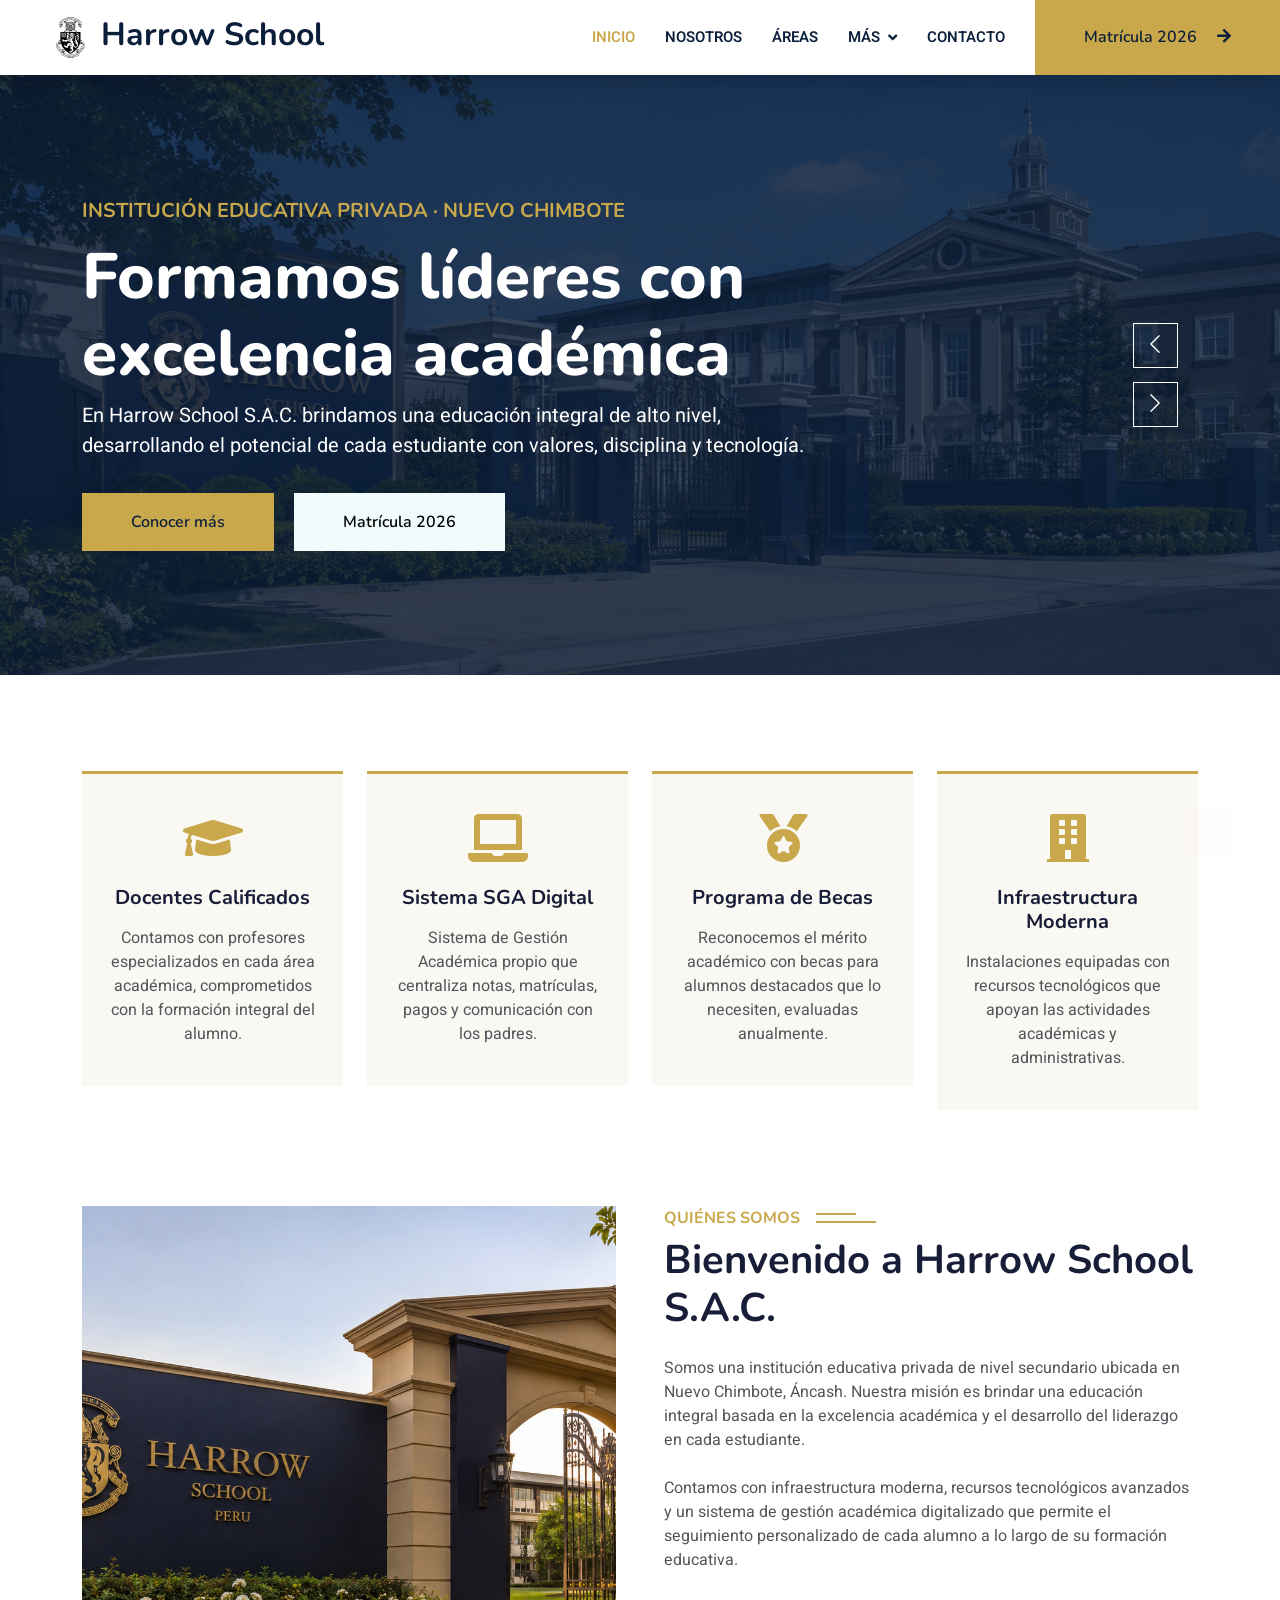
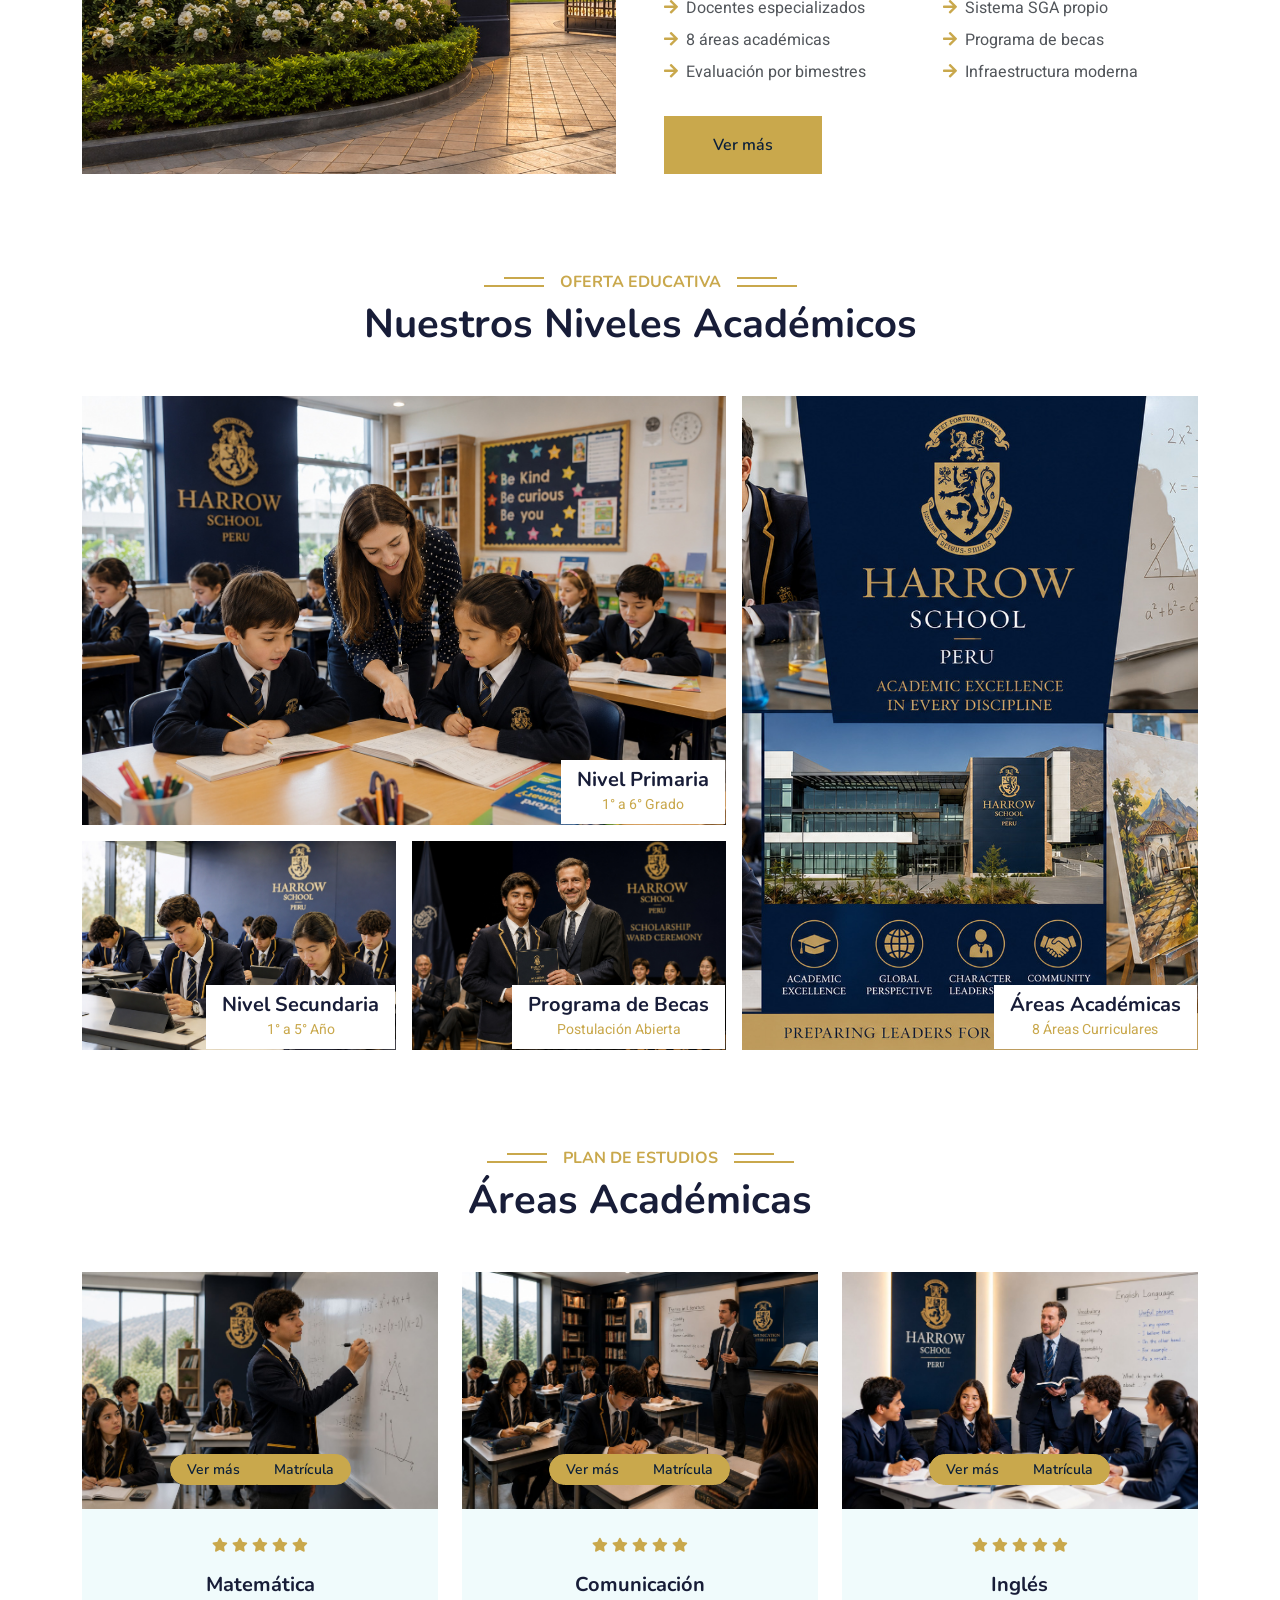
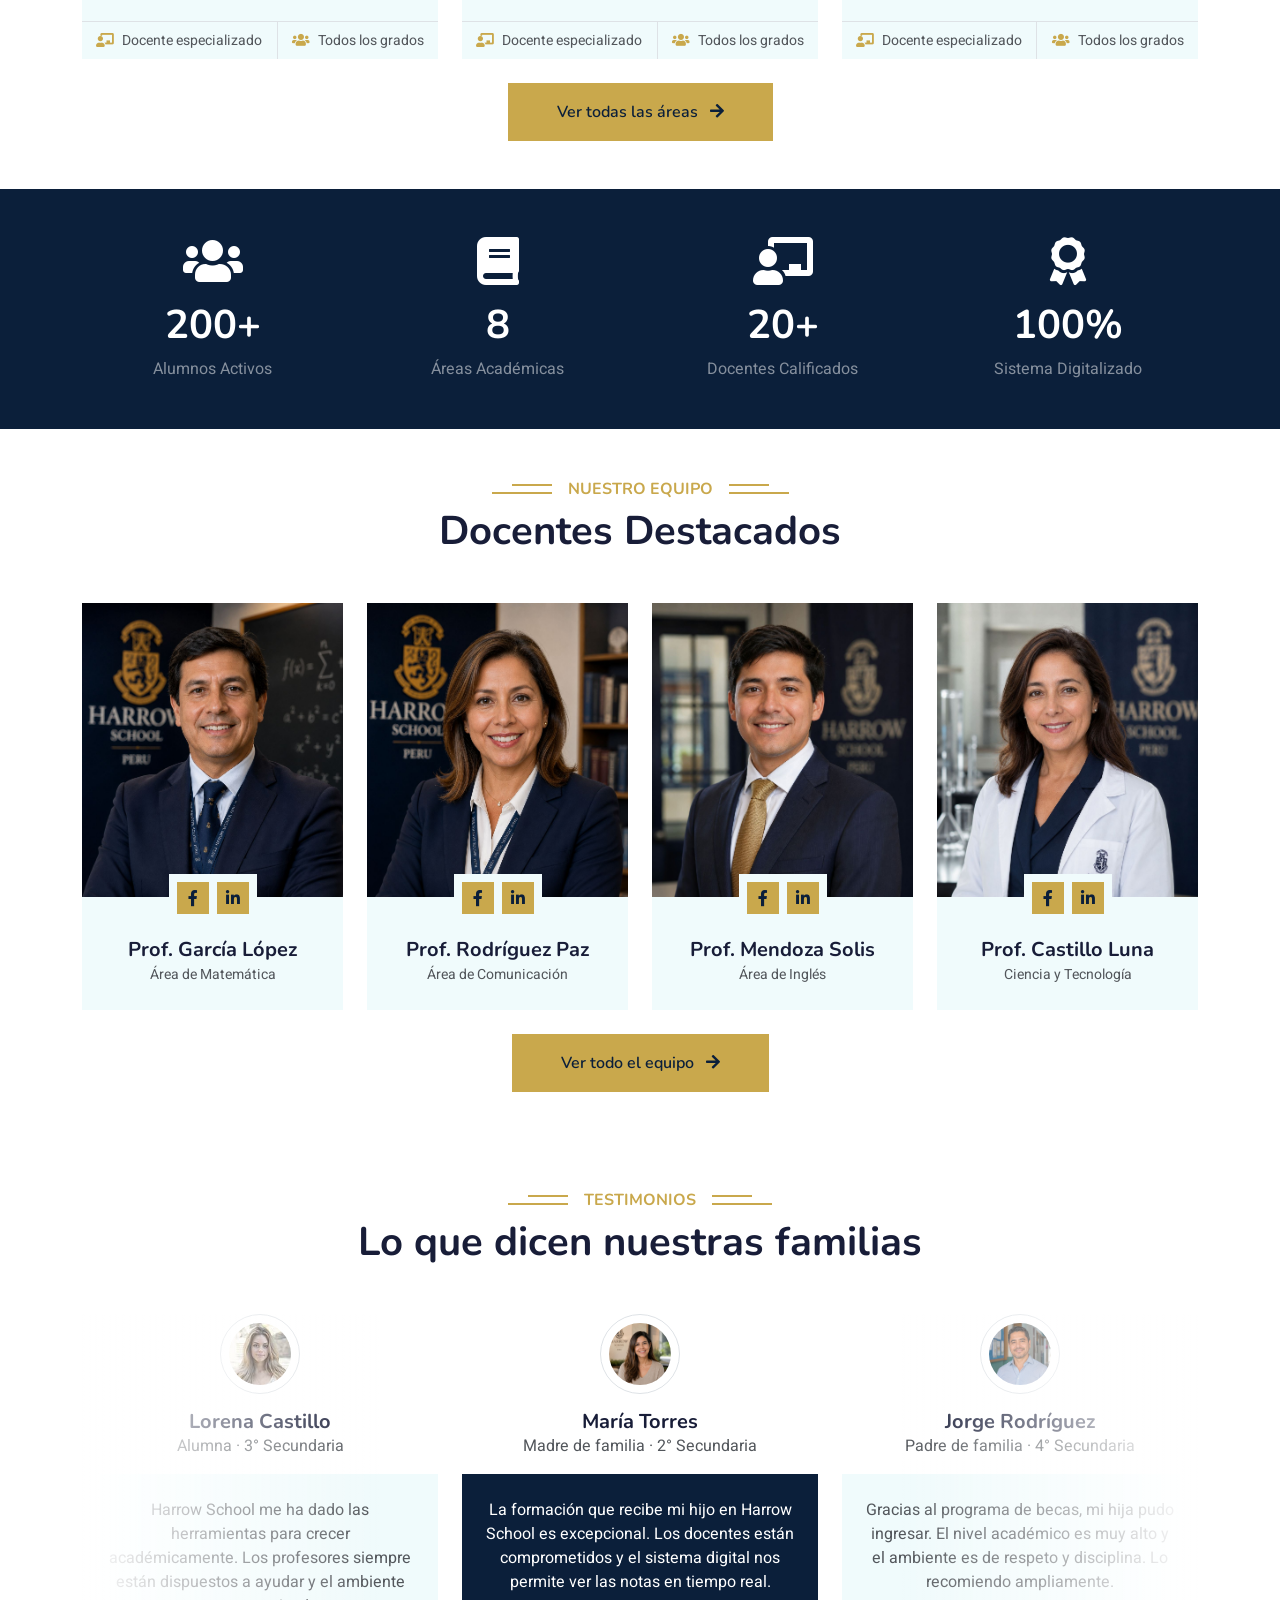
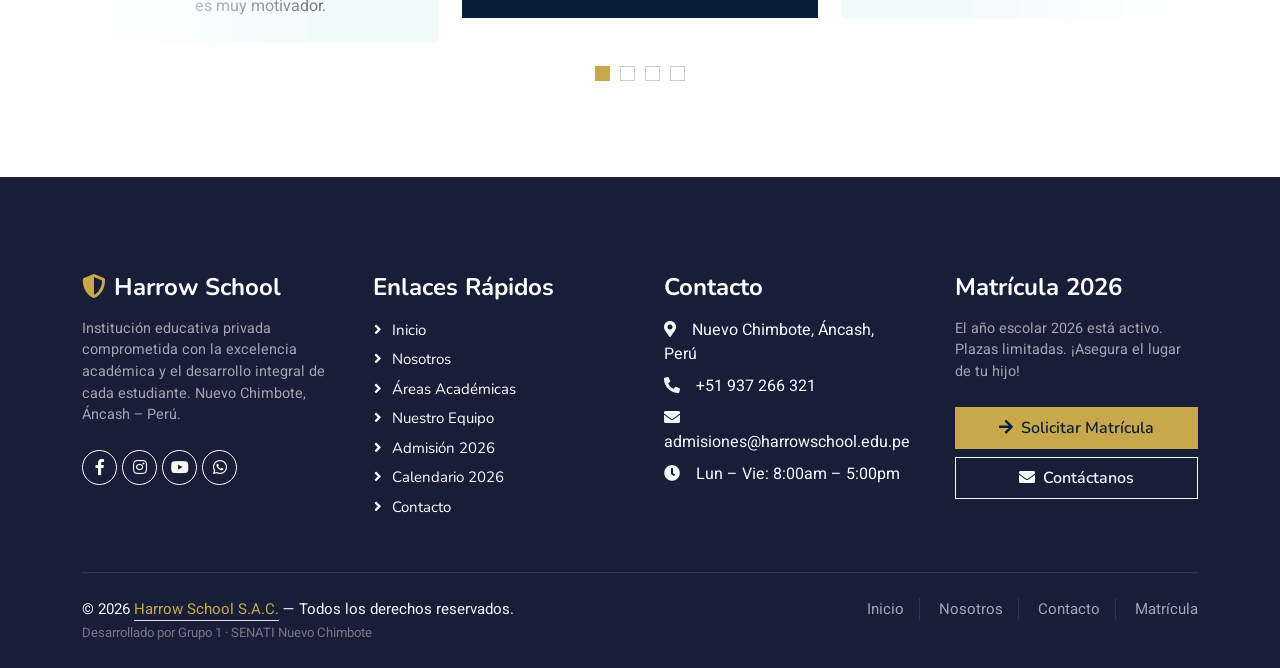
==== commit db792680: "Agregue una nueva página con carruseles en todas las páginas" ====
--- a/index.html
+++ b/index.html
@@ -9,7 +9,7 @@
     <meta content="Harrow School S.A.C. — Institución educativa privada de excelencia en Nuevo Chimbote, Áncash." name="description">
 
     <!-- Favicon -->
-    <link href="img/favicon.ico" rel="icon">
+    <link href="img/logo.png" rel="icon">
 
     <!-- Google Fonts -->
     <link rel="preconnect" href="https://fonts.googleapis.com">
@@ -62,6 +62,7 @@
                         <a href="equipo.html" class="dropdown-item">Nuestro Equipo</a>
                         <a href="admision.html" class="dropdown-item">Admisión</a>
                         <a href="testimonial.html" class="dropdown-item">Testimonios</a>
+                        <a href="calendario.html" class="dropdown-item">Calendario</a>
                     </div>
                 </div>
                 <a href="contact.html" class="nav-item nav-link">Contacto</a>
@@ -605,6 +606,7 @@
                     <a class="btn btn-link" href="cursos.html">Áreas Académicas</a>
                     <a class="btn btn-link" href="equipo.html">Nuestro Equipo</a>
                     <a class="btn btn-link" href="admision.html">Admisión 2026</a>
+                    <a class="btn btn-link" href="calendario.html">Calendario 2026</a>
                     <a class="btn btn-link" href="contact.html">Contacto</a>
                 </div>
 
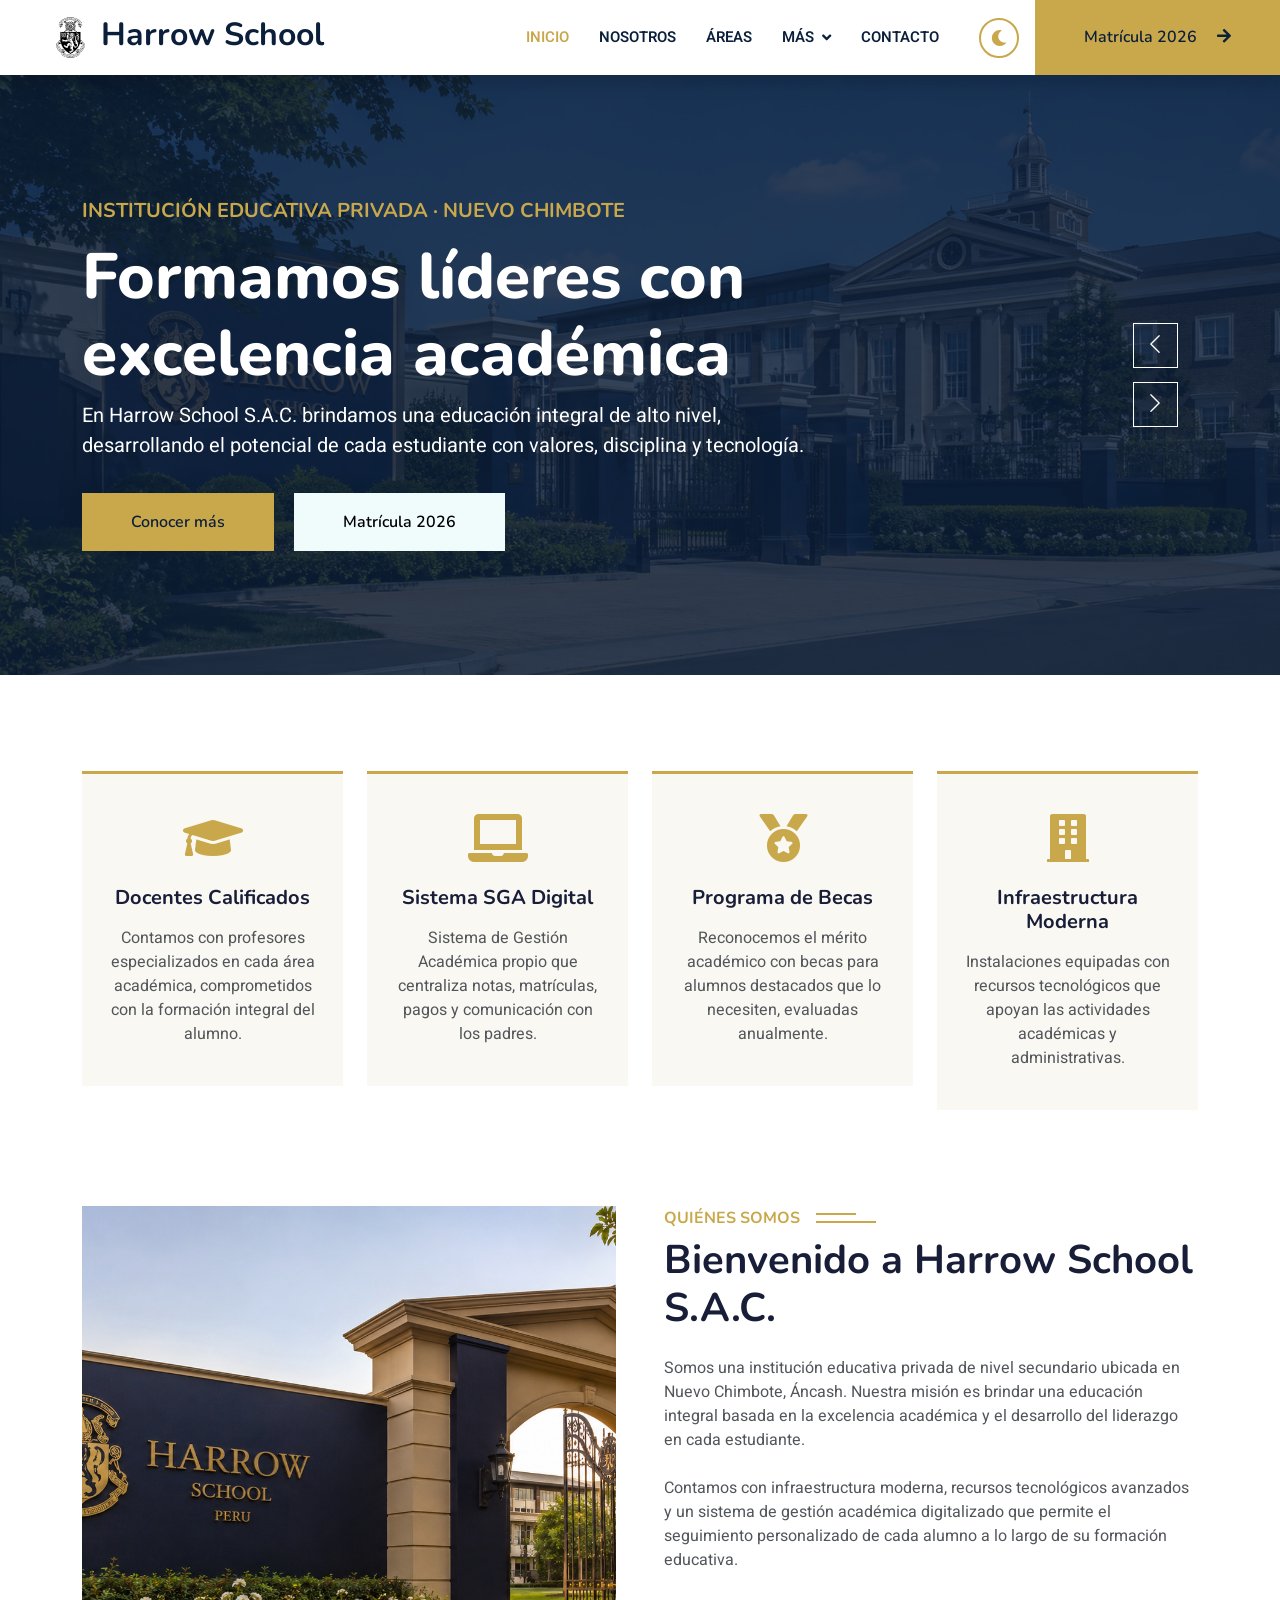
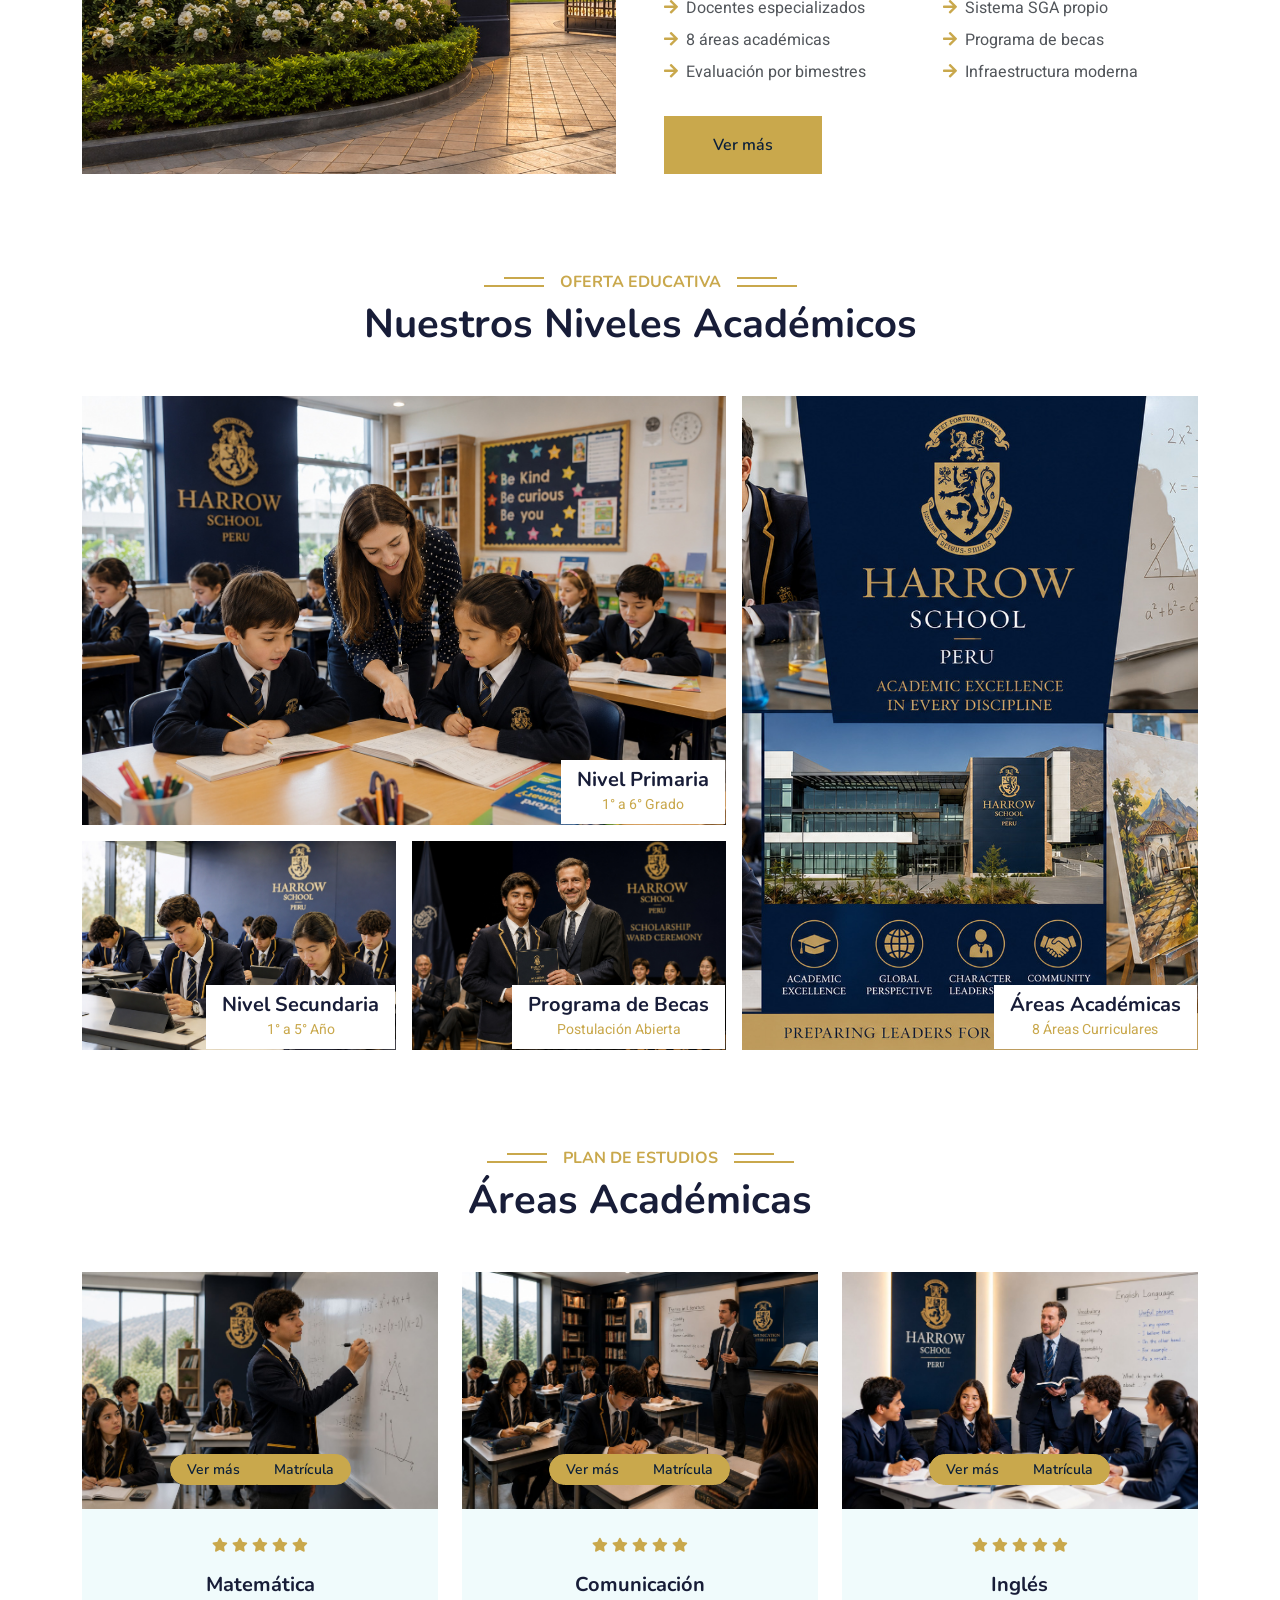
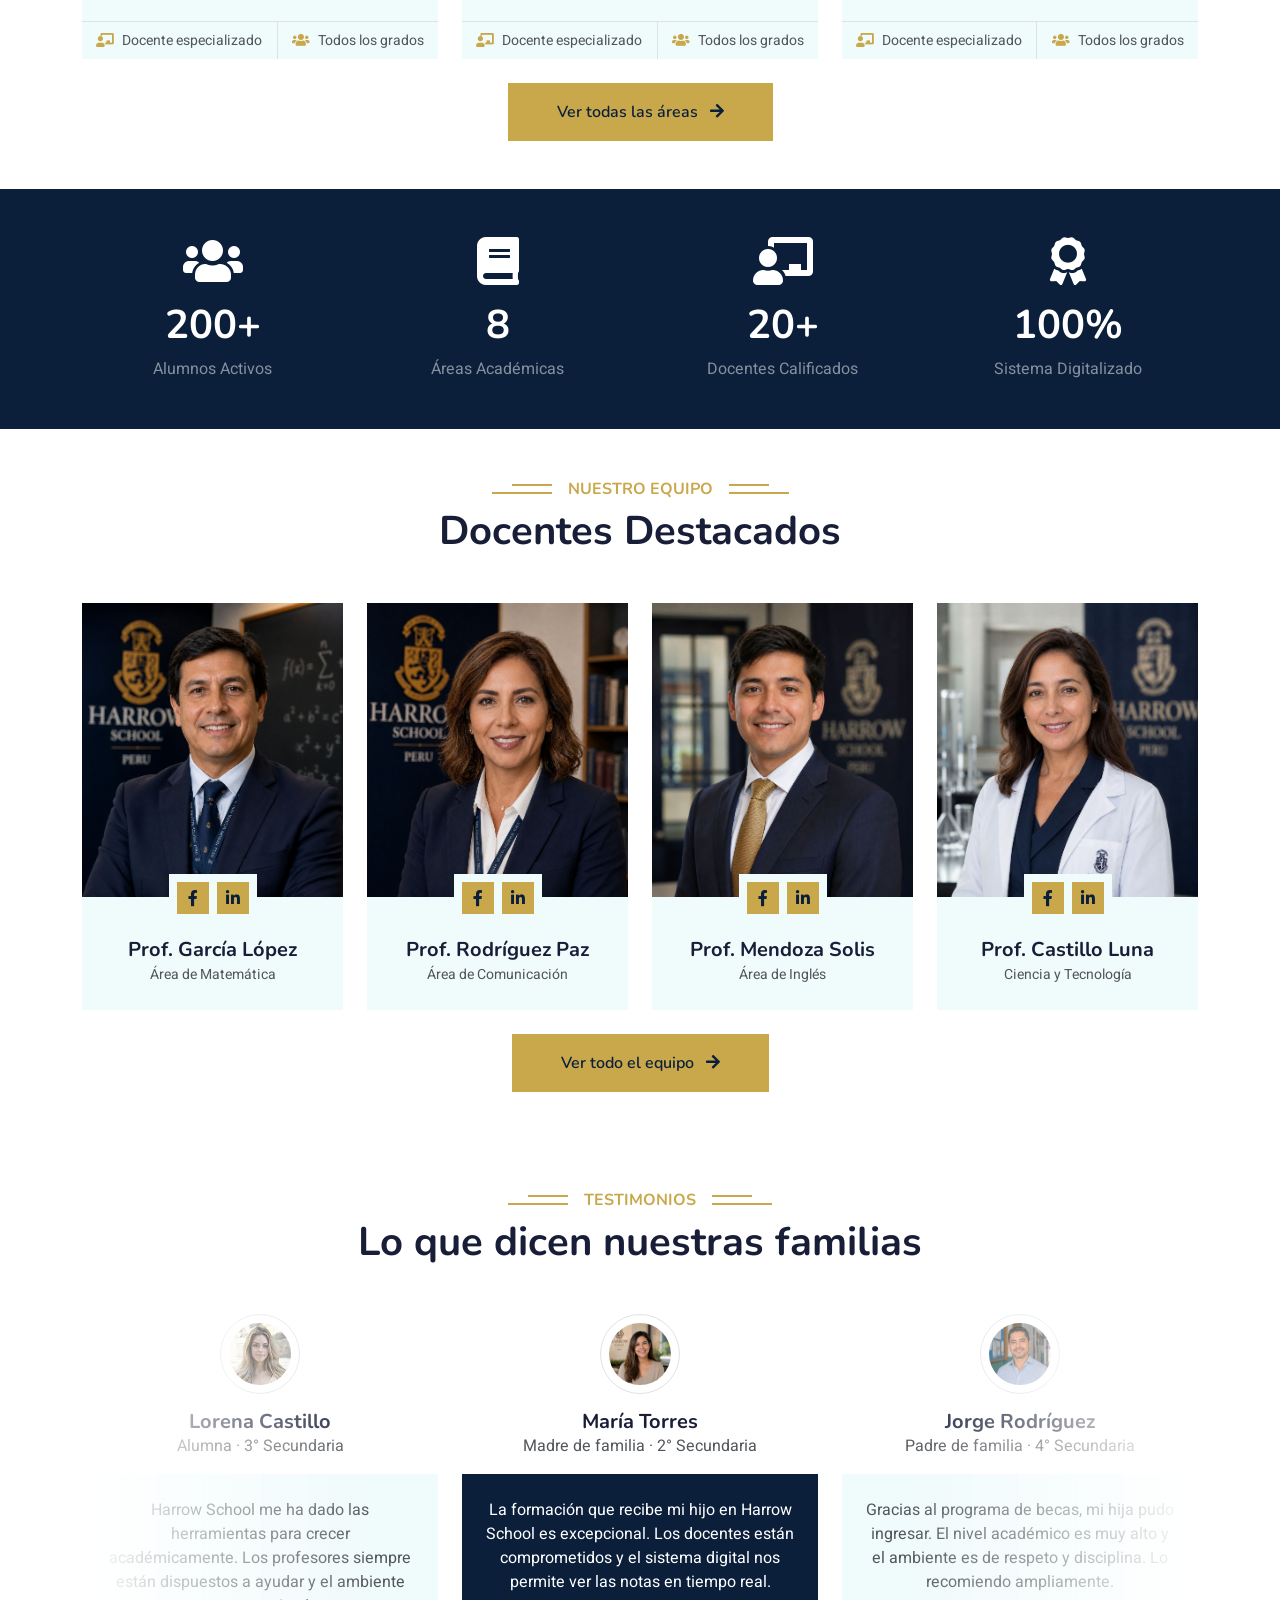
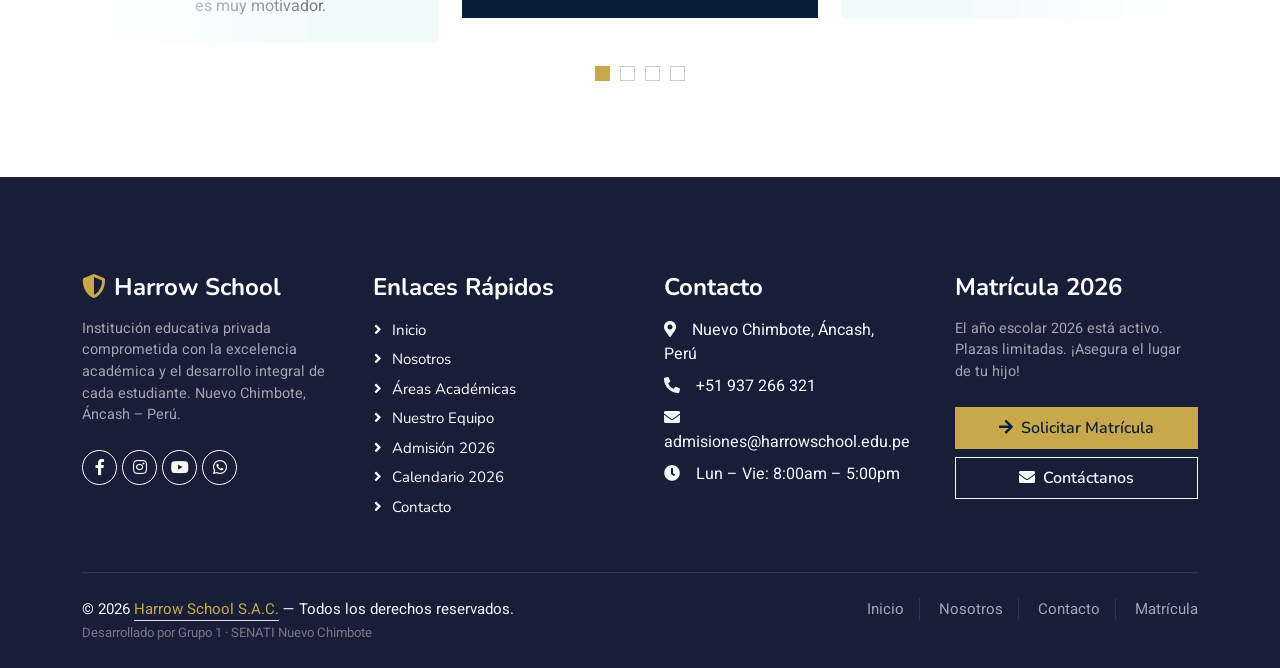
==== commit d2321659: "dark mode, estilos separados y mejoras generales" ====
--- a/index.html
+++ b/index.html
@@ -29,6 +29,7 @@
 
     <!-- Estilos personalizados Harrow -->
     <link href="css/style.css" rel="stylesheet">
+    <link href="css/darkmode.css" rel="stylesheet">
 </head>
 
 <body>
@@ -67,6 +68,9 @@
                 </div>
                 <a href="contact.html" class="nav-item nav-link">Contacto</a>
             </div>
+            <button id="btnDarkMode" title="Cambiar apariencia" class="me-3">
+                <i class="fa fa-moon" id="iconDarkMode"></i>
+            </button>
             <a href="admision.html" class="btn btn-primary py-4 px-lg-5 d-none d-lg-block">
                 Matrícula 2026 <i class="fa fa-arrow-right ms-3"></i>
             </a>
@@ -668,6 +672,7 @@
 
     <!-- JS principal -->
     <script src="js/main.js"></script>
+    <script src="js/darkmode.js"></script>
 </body>
 
 </html>
--- a/css/darkmode.css
+++ b/css/darkmode.css
@@ -0,0 +1,273 @@
+/* ══ Harrow School — Dark Mode CSS ══ */
+
+body.dark-mode {
+    background-color: #0f1923 !important;
+    color: #e0d9cc !important;
+}
+
+/* Navbar */
+body.dark-mode .navbar {
+    background-color: #0B1F3A !important;
+    box-shadow: 0 2px 10px rgba(0,0,0,.5) !important;
+}
+
+body.dark-mode .navbar-light .navbar-nav .nav-link {
+    color: #e0d9cc !important;
+}
+
+body.dark-mode .navbar-light .navbar-nav .nav-link:hover,
+body.dark-mode .navbar-light .navbar-nav .nav-link.active {
+    color: #C9A84C !important;
+}
+
+body.dark-mode .navbar-brand h2 {
+    color: #C9A84C !important;
+}
+
+body.dark-mode .navbar-toggler {
+    border-color: rgba(201,168,76,.5) !important;
+}
+
+body.dark-mode .navbar-toggler-icon {
+    filter: invert(1);
+}
+
+/* Dropdown */
+body.dark-mode .dropdown-menu {
+    background-color: #0B1F3A !important;
+    border-color: #C9A84C !important;
+}
+
+body.dark-mode .dropdown-item {
+    color: #e0d9cc !important;
+}
+
+body.dark-mode .dropdown-item:hover {
+    background-color: #C9A84C !important;
+    color: #0B1F3A !important;
+}
+
+/* Secciones blancas */
+body.dark-mode .container-xxl,
+body.dark-mode .container-fluid:not(.footer):not(.page-header) {
+    background-color: #0f1923 !important;
+}
+
+/* bg-light */
+body.dark-mode .bg-light {
+    background-color: #162130 !important;
+}
+
+/* Textos */
+body.dark-mode h1,
+body.dark-mode h2,
+body.dark-mode h3,
+body.dark-mode h4,
+body.dark-mode h5,
+body.dark-mode h6 {
+    color: #e0d9cc !important;
+}
+
+body.dark-mode p,
+body.dark-mode small,
+body.dark-mode span {
+    color: #b0a898 !important;
+}
+
+body.dark-mode .text-muted {
+    color: #8a8070 !important;
+}
+
+/* Section title fondo */
+body.dark-mode .section-title.bg-white {
+    background-color: #0f1923 !important;
+}
+
+body.dark-mode .section-title.bg-light {
+    background-color: #162130 !important;
+}
+
+/* Service items */
+body.dark-mode .service-item {
+    background-color: #162130 !important;
+    border-top-color: #C9A84C !important;
+}
+
+body.dark-mode .service-item h5,
+body.dark-mode .service-item p {
+    color: #e0d9cc !important;
+}
+
+/* Course items */
+body.dark-mode .course-item {
+    background-color: #162130 !important;
+}
+
+body.dark-mode .course-item h5 {
+    color: #e0d9cc !important;
+}
+
+body.dark-mode .course-item .border-top {
+    border-color: #2a3a4a !important;
+}
+
+/* Team items */
+body.dark-mode .team-item {
+    background-color: #162130 !important;
+}
+
+body.dark-mode .team-item h5,
+body.dark-mode .team-item small {
+    color: #e0d9cc !important;
+}
+
+body.dark-mode .team-item .bg-light {
+    background-color: #162130 !important;
+}
+
+/* Testimonios */
+body.dark-mode .testimonial-text {
+    background-color: #162130 !important;
+}
+
+body.dark-mode .testimonial-text p {
+    color: #e0d9cc !important;
+}
+
+body.dark-mode .testimonial-carousel::before {
+    background: linear-gradient(to right, #0f1923 0%, rgba(15,25,35,0) 100%) !important;
+}
+
+body.dark-mode .testimonial-carousel::after {
+    background: linear-gradient(to left, #0f1923 0%, rgba(15,25,35,0) 100%) !important;
+}
+
+/* Category badges */
+body.dark-mode .bg-white {
+    background-color: #162130 !important;
+}
+
+body.dark-mode .bg-white h5,
+body.dark-mode .bg-white small {
+    color: #e0d9cc !important;
+}
+
+/* Formularios */
+body.dark-mode .form-control,
+body.dark-mode .form-select {
+    background-color: #162130 !important;
+    border-color: #2a3a4a !important;
+    color: #e0d9cc !important;
+}
+
+body.dark-mode .form-control:focus,
+body.dark-mode .form-select:focus {
+    background-color: #1a2b3c !important;
+    border-color: #C9A84C !important;
+    color: #e0d9cc !important;
+    box-shadow: 0 0 0 .25rem rgba(201,168,76,.25) !important;
+}
+
+body.dark-mode .form-control::placeholder {
+    color: #6a7a8a !important;
+}
+
+body.dark-mode .form-floating label {
+    color: #8a9aaa !important;
+}
+
+body.dark-mode .form-text {
+    color: #7a8a9a !important;
+}
+
+/* Cards y boxes */
+body.dark-mode .bg-white.rounded,
+body.dark-mode .shadow-sm {
+    background-color: #162130 !important;
+}
+
+/* Borders */
+body.dark-mode .border-top,
+body.dark-mode .border-bottom,
+body.dark-mode .border {
+    border-color: #2a3a4a !important;
+}
+
+/* Spinner */
+body.dark-mode #spinner {
+    background-color: #0f1923 !important;
+}
+
+/* Botón dark mode en navbar */
+#btnDarkMode {
+    width: 40px;
+    height: 40px;
+    border-radius: 50%;
+    border: 2px solid #C9A84C;
+    background: transparent;
+    color: #C9A84C;
+    display: flex;
+    align-items: center;
+    justify-content: center;
+    cursor: pointer;
+    transition: all .3s;
+    margin-left: 10px;
+    font-size: 1rem;
+}
+
+#btnDarkMode:hover {
+    background: #C9A84C;
+    color: #0B1F3A;
+}
+
+body.dark-mode #btnDarkMode {
+    border-color: #C9A84C;
+    color: #C9A84C;
+}
+
+/* Timeline calendario en dark */
+body.dark-mode .tl-card {
+    background-color: #162130 !important;
+}
+
+body.dark-mode .tl-date {
+    color: #6a7a8a !important;
+}
+
+body.dark-mode .tl-title {
+    color: #e0d9cc !important;
+}
+
+body.dark-mode .tl-desc {
+    color: #b0a898 !important;
+}
+
+body.dark-mode .mes-sep {
+    color: #4a5a6a !important;
+}
+
+body.dark-mode .mes-sep::before,
+body.dark-mode .mes-sep::after {
+    background: #2a3a4a !important;
+}
+
+body.dark-mode .stat-mini {
+    background-color: #162130 !important;
+}
+
+body.dark-mode .feriado-row {
+    border-color: #2a3a4a !important;
+}
+
+/* Alert */
+body.dark-mode .alert-success {
+    background-color: #0a2a1a !important;
+    border-color: #1a5a3a !important;
+    color: #4a9a6a !important;
+}
+
+body.dark-mode .alert-danger {
+    background-color: #2a0a0a !important;
+    border-color: #5a1a1a !important;
+    color: #9a4a4a !important;
+}
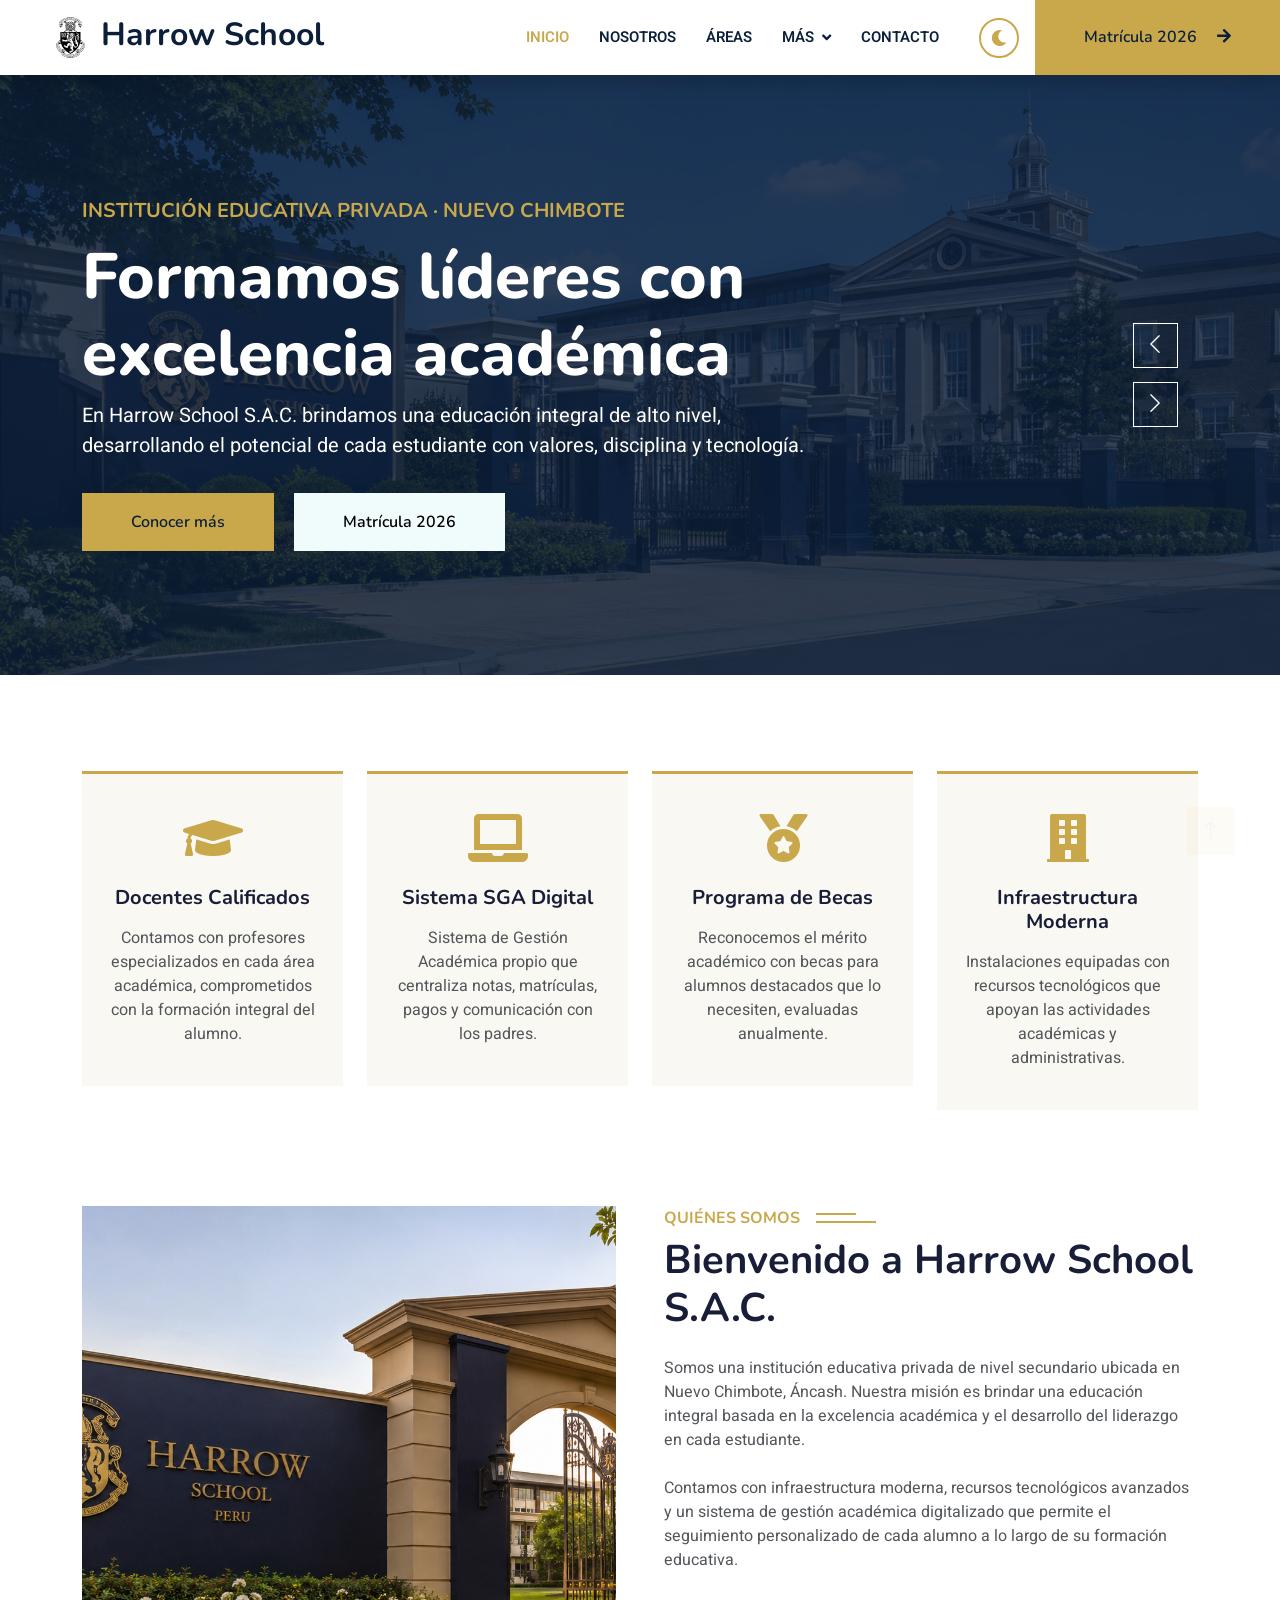
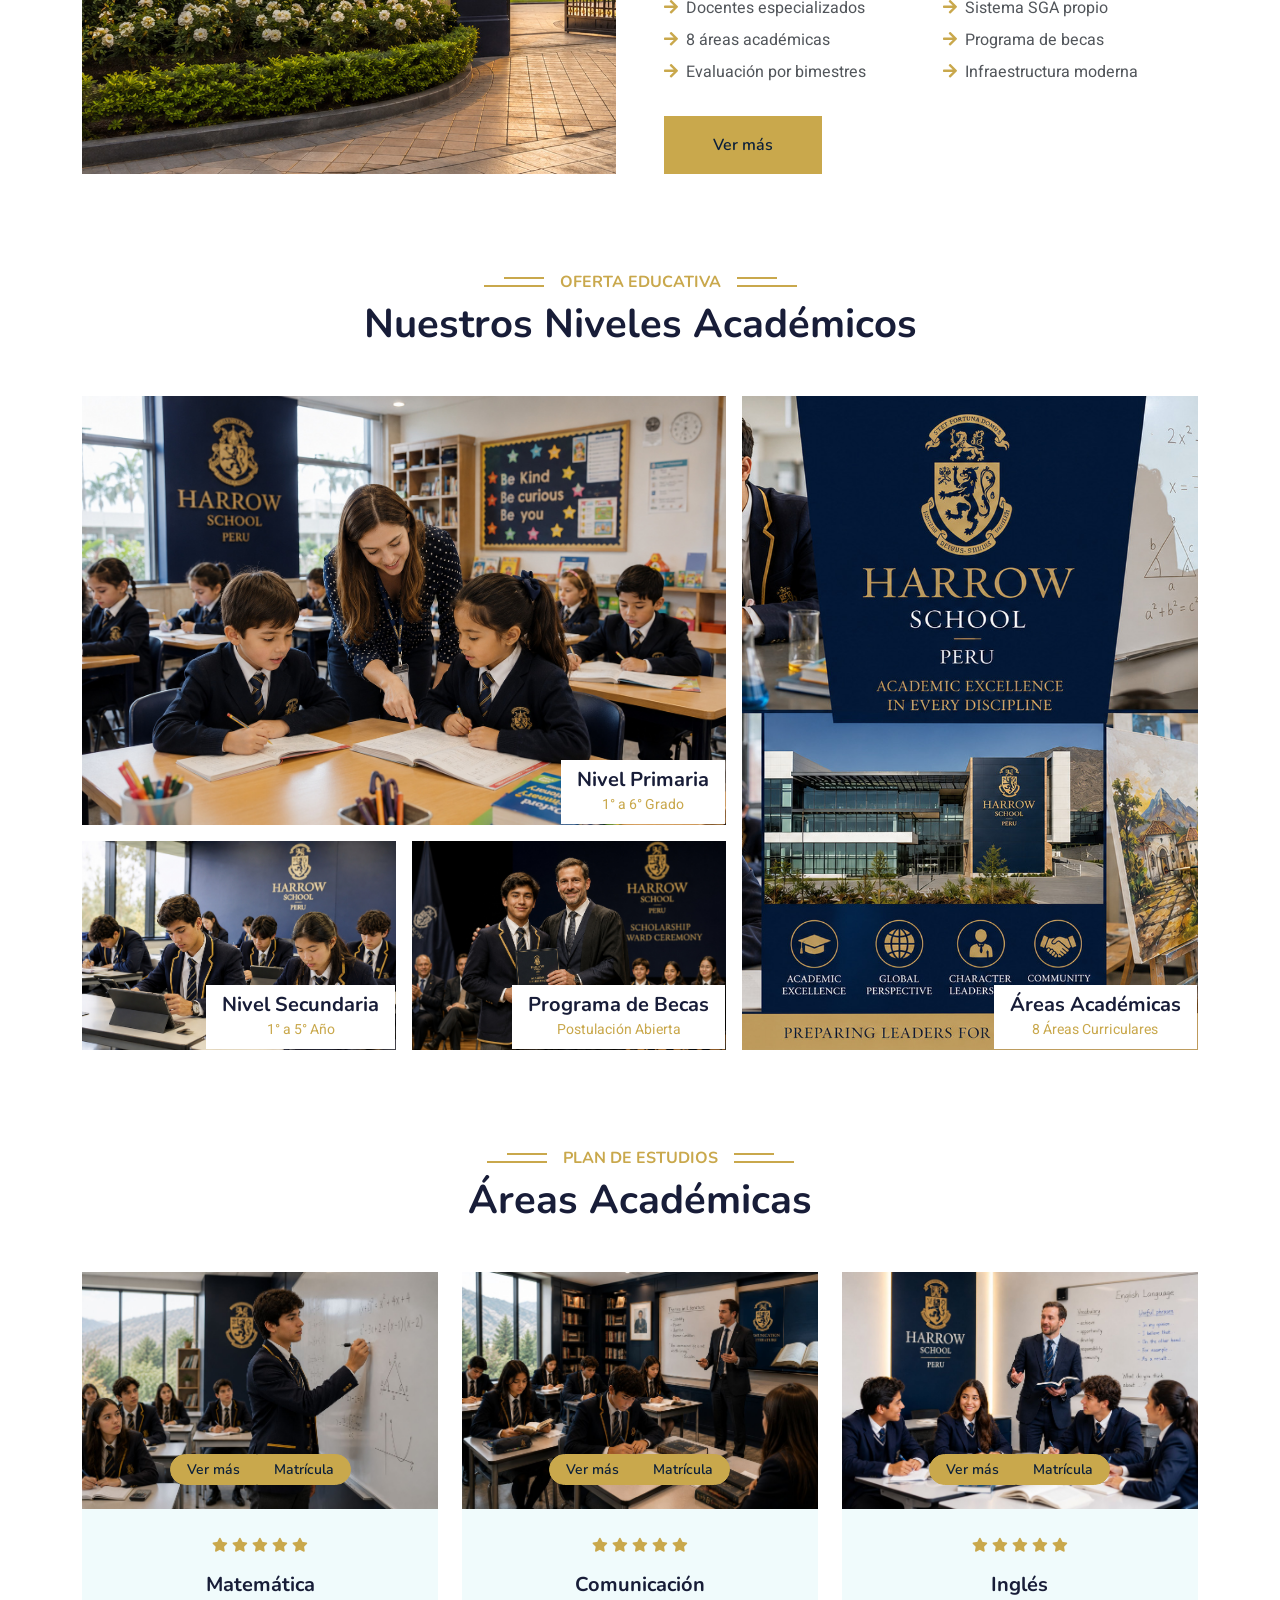
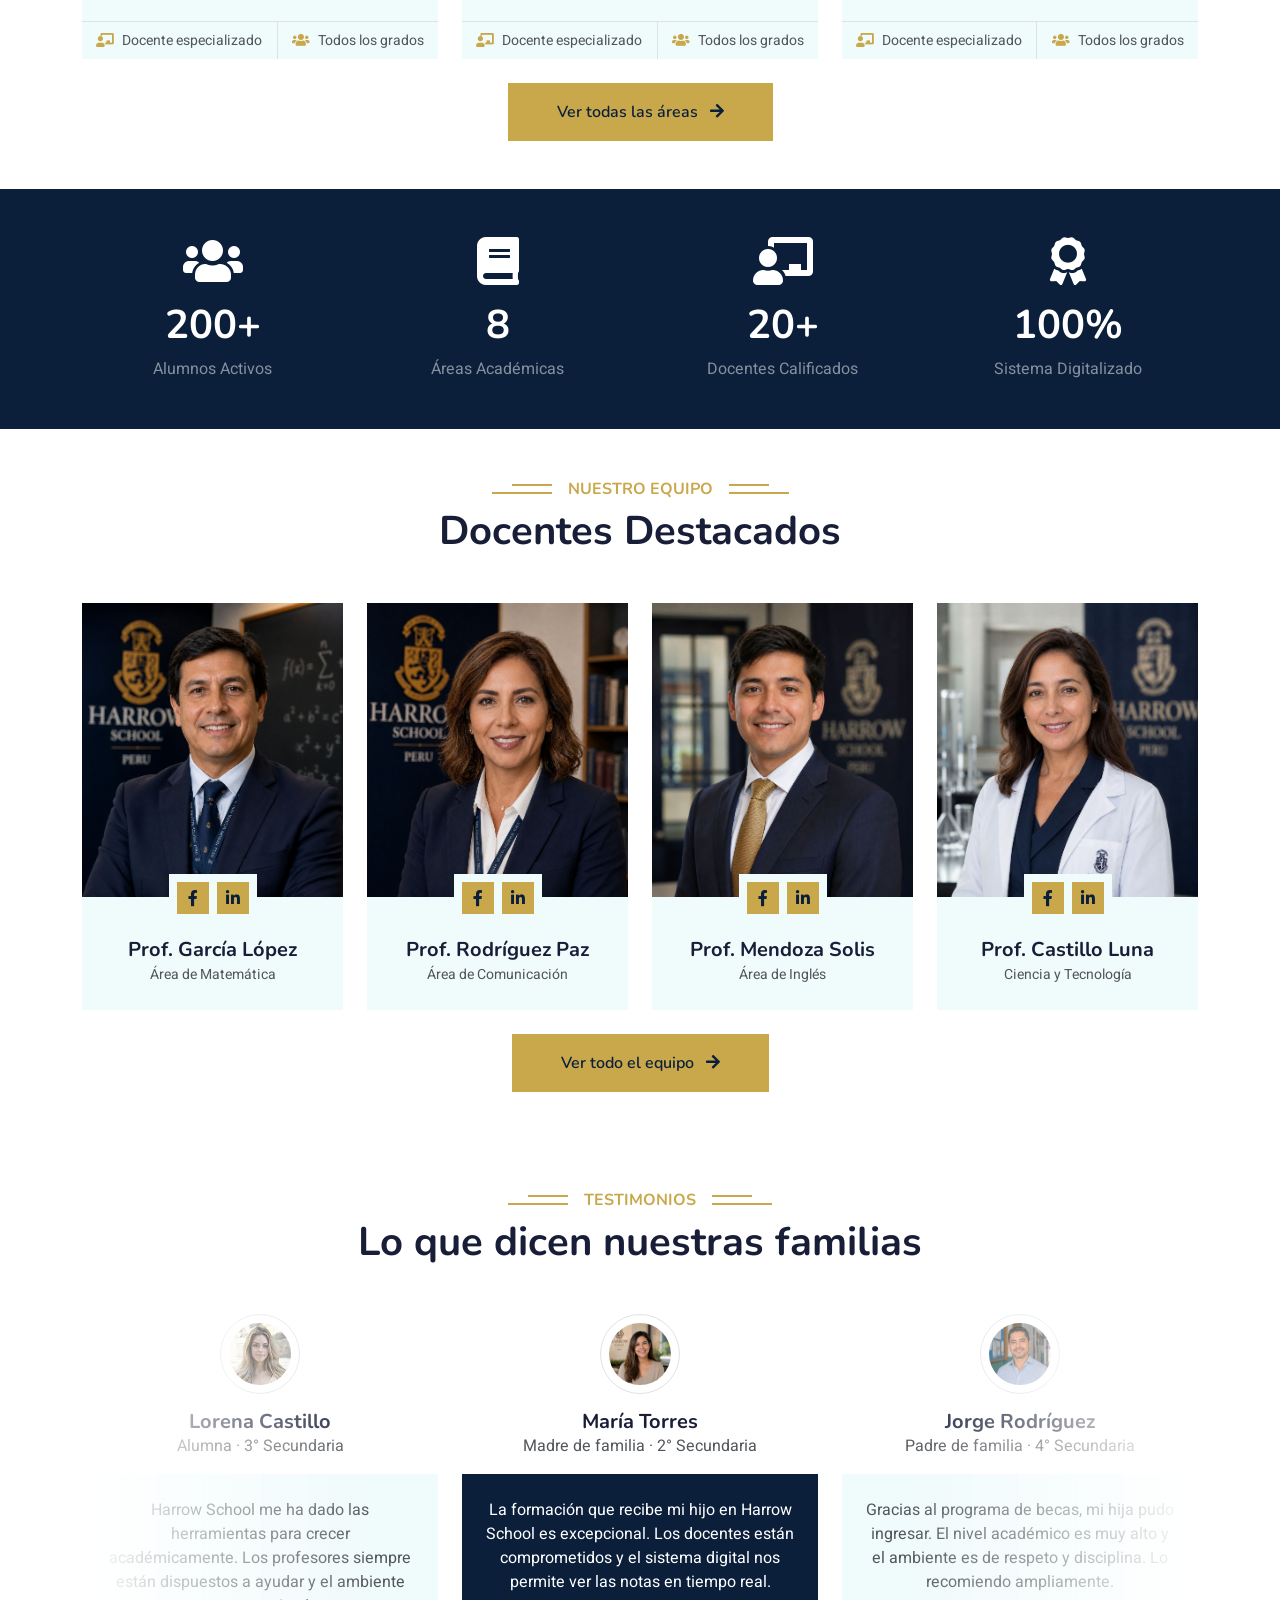
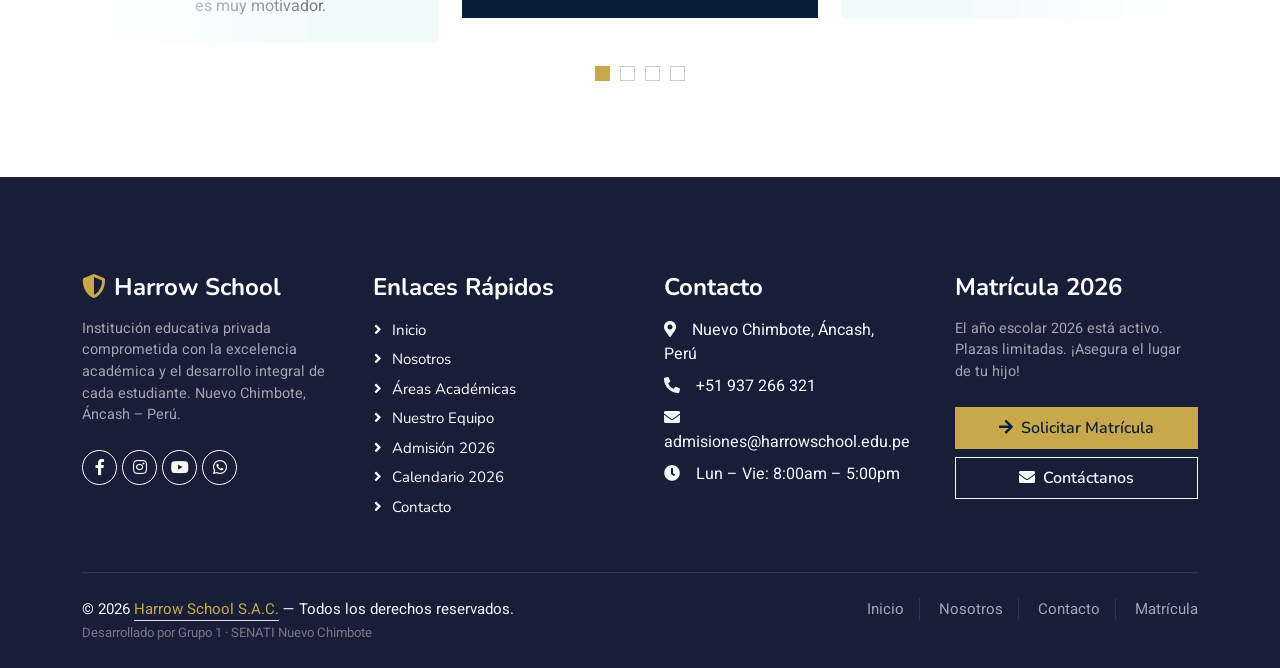
==== commit 04c59357: "Cambio a español de contacto e nosotros, como tambien algun arreglo al calendario" ====
--- a/index.html
+++ b/index.html
@@ -55,7 +55,7 @@
         <div class="collapse navbar-collapse" id="navbarCollapse">
             <div class="navbar-nav ms-auto p-4 p-lg-0">
                 <a href="index.html" class="nav-item nav-link active">Inicio</a>
-                <a href="about.html" class="nav-item nav-link">Nosotros</a>
+                <a href="nosotros.html" class="nav-item nav-link">Nosotros</a>
                 <a href="cursos.html" class="nav-item nav-link">Áreas</a>
                 <div class="nav-item dropdown">
                     <a href="#" class="nav-link dropdown-toggle" data-bs-toggle="dropdown">Más</a>
@@ -66,7 +66,7 @@
                         <a href="calendario.html" class="dropdown-item">Calendario</a>
                     </div>
                 </div>
-                <a href="contact.html" class="nav-item nav-link">Contacto</a>
+                <a href="contacto.html" class="nav-item nav-link">Contacto</a>
             </div>
             <button id="btnDarkMode" title="Cambiar apariencia" class="me-3">
                 <i class="fa fa-moon" id="iconDarkMode"></i>
@@ -100,7 +100,7 @@
                                     En Harrow School S.A.C. brindamos una educación integral de alto nivel, 
                                     desarrollando el potencial de cada estudiante con valores, disciplina y tecnología.
                                 </p>
-                                <a href="about.html" class="btn btn-primary py-md-3 px-md-5 me-3 animated slideInLeft">
+                                <a href="nosotros.html" class="btn btn-primary py-md-3 px-md-5 me-3 animated slideInLeft">
                                     Conocer más
                                 </a>
                                 <a href="admision.html" class="btn btn-light py-md-3 px-md-5 animated slideInRight">
@@ -234,7 +234,7 @@
                             <p class="mb-0"><i class="fa fa-arrow-right text-primary me-2"></i>Infraestructura moderna</p>
                         </div>
                     </div>
-                    <a class="btn btn-primary py-3 px-5 mt-2" href="about.html">Ver más</a>
+                    <a class="btn btn-primary py-3 px-5 mt-2" href="nosotros.html">Ver más</a>
                 </div>
             </div>
         </div>
@@ -606,12 +606,12 @@
                 <div class="col-lg-3 col-md-6">
                     <h4 class="text-white mb-3">Enlaces Rápidos</h4>
                     <a class="btn btn-link" href="index.html">Inicio</a>
-                    <a class="btn btn-link" href="about.html">Nosotros</a>
+                    <a class="btn btn-link" href="nosotros.html">Nosotros</a>
                     <a class="btn btn-link" href="cursos.html">Áreas Académicas</a>
                     <a class="btn btn-link" href="equipo.html">Nuestro Equipo</a>
                     <a class="btn btn-link" href="admision.html">Admisión 2026</a>
                     <a class="btn btn-link" href="calendario.html">Calendario 2026</a>
-                    <a class="btn btn-link" href="contact.html">Contacto</a>
+                    <a class="btn btn-link" href="contacto.html">Contacto</a>
                 </div>
 
                 <div class="col-lg-3 col-md-6">
@@ -630,7 +630,7 @@
                     <a href="admision.html" class="btn btn-primary w-100 py-2 mt-2">
                         <i class="fa fa-arrow-right me-2"></i>Solicitar Matrícula
                     </a>
-                    <a href="contact.html" class="btn btn-outline-light w-100 py-2 mt-2">
+                    <a href="contacto.html" class="btn btn-outline-light w-100 py-2 mt-2">
                         <i class="fa fa-envelope me-2"></i>Contáctanos
                     </a>
                 </div>
@@ -647,8 +647,8 @@
                     <div class="col-md-6 text-center text-md-end">
                         <div class="footer-menu">
                             <a href="index.html">Inicio</a>
-                            <a href="about.html">Nosotros</a>
-                            <a href="contact.html">Contacto</a>
+                            <a href="nosotros.html">Nosotros</a>
+                            <a href="contacto.html">Contacto</a>
                             <a href="admision.html">Matrícula</a>
                         </div>
                     </div>
